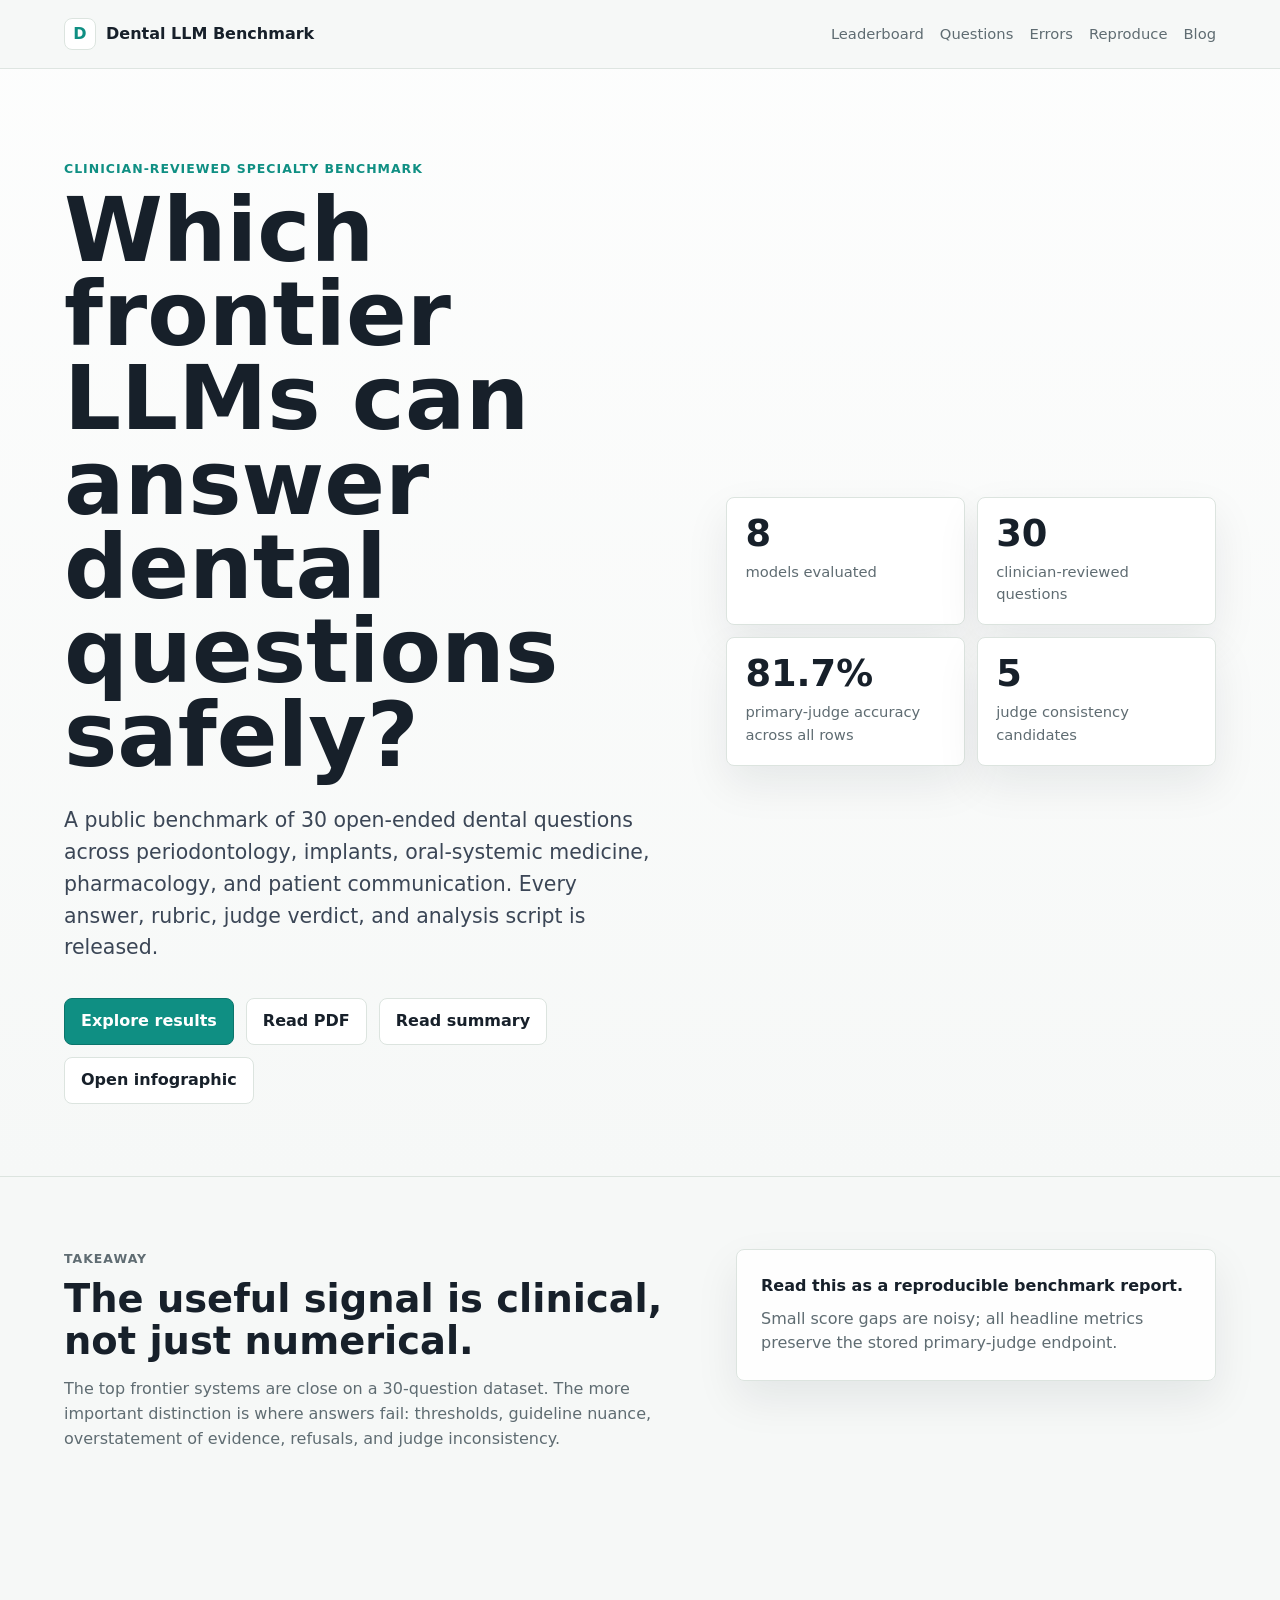
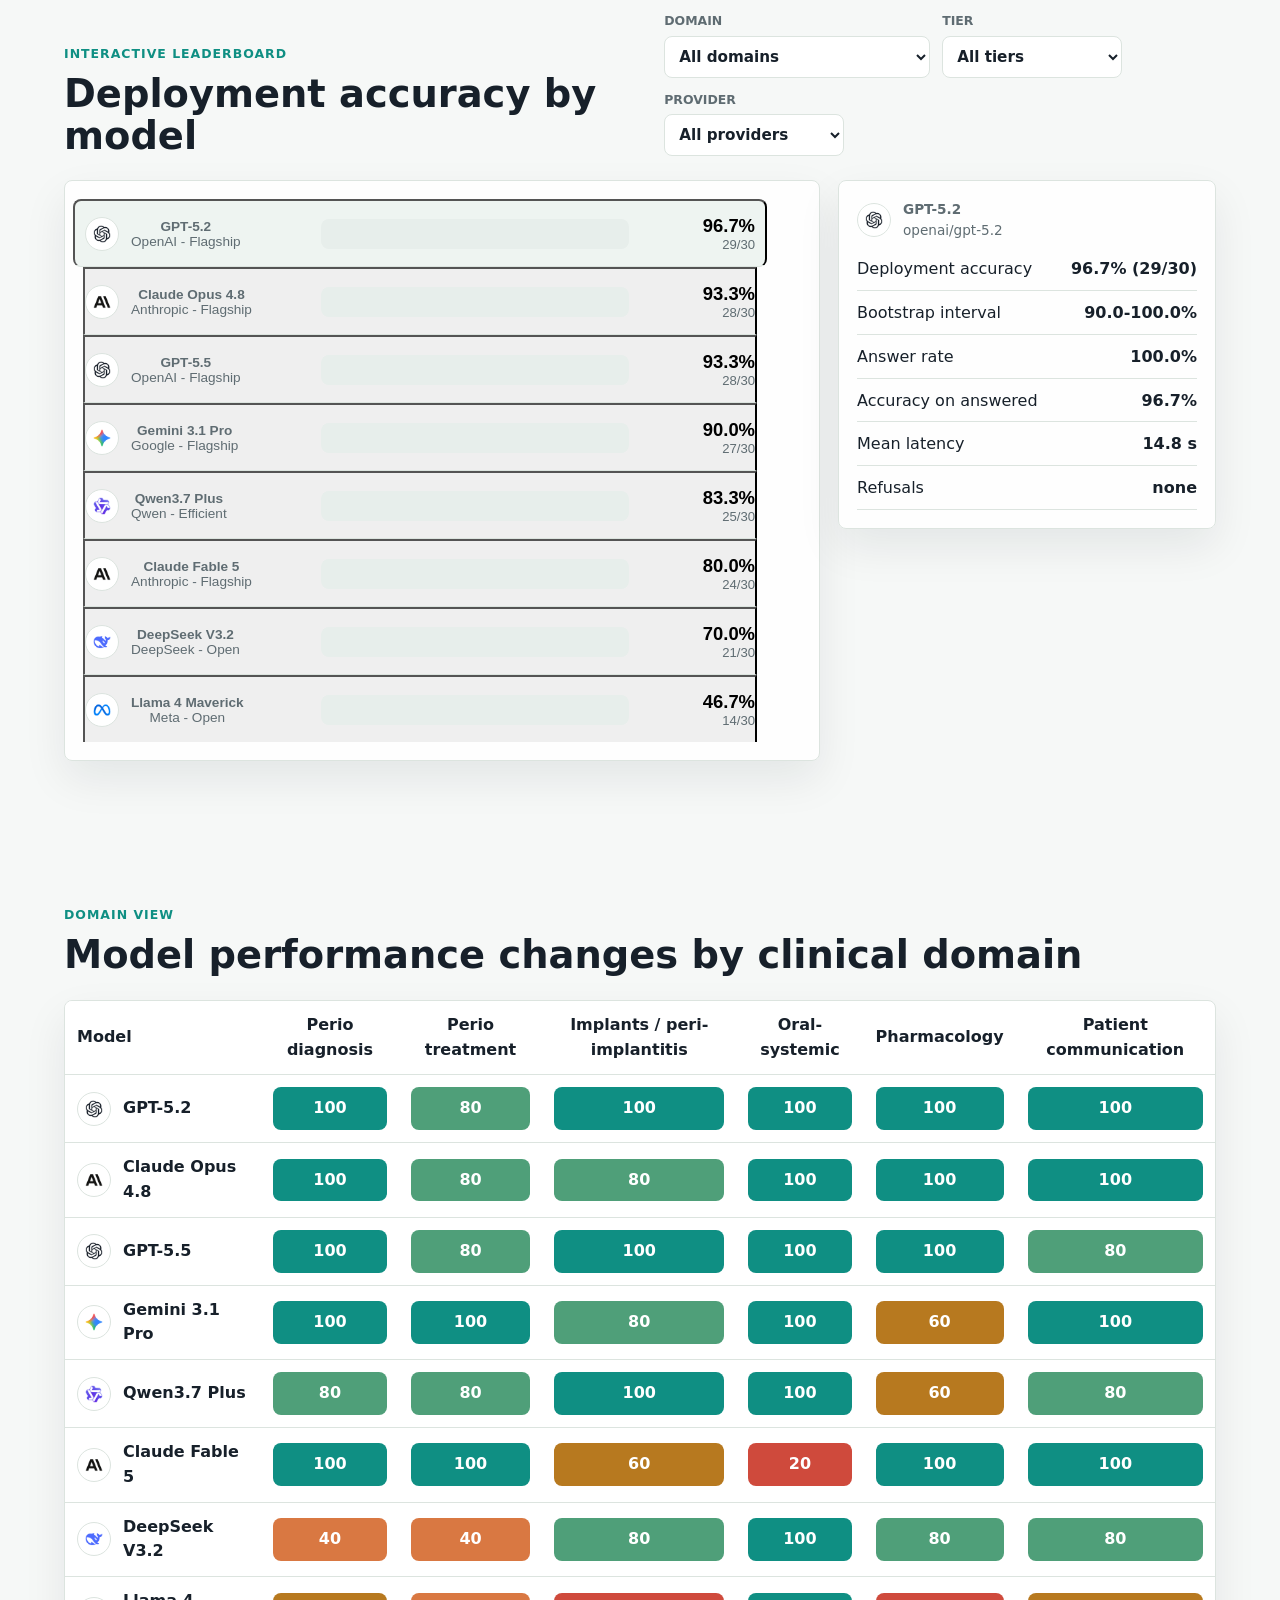
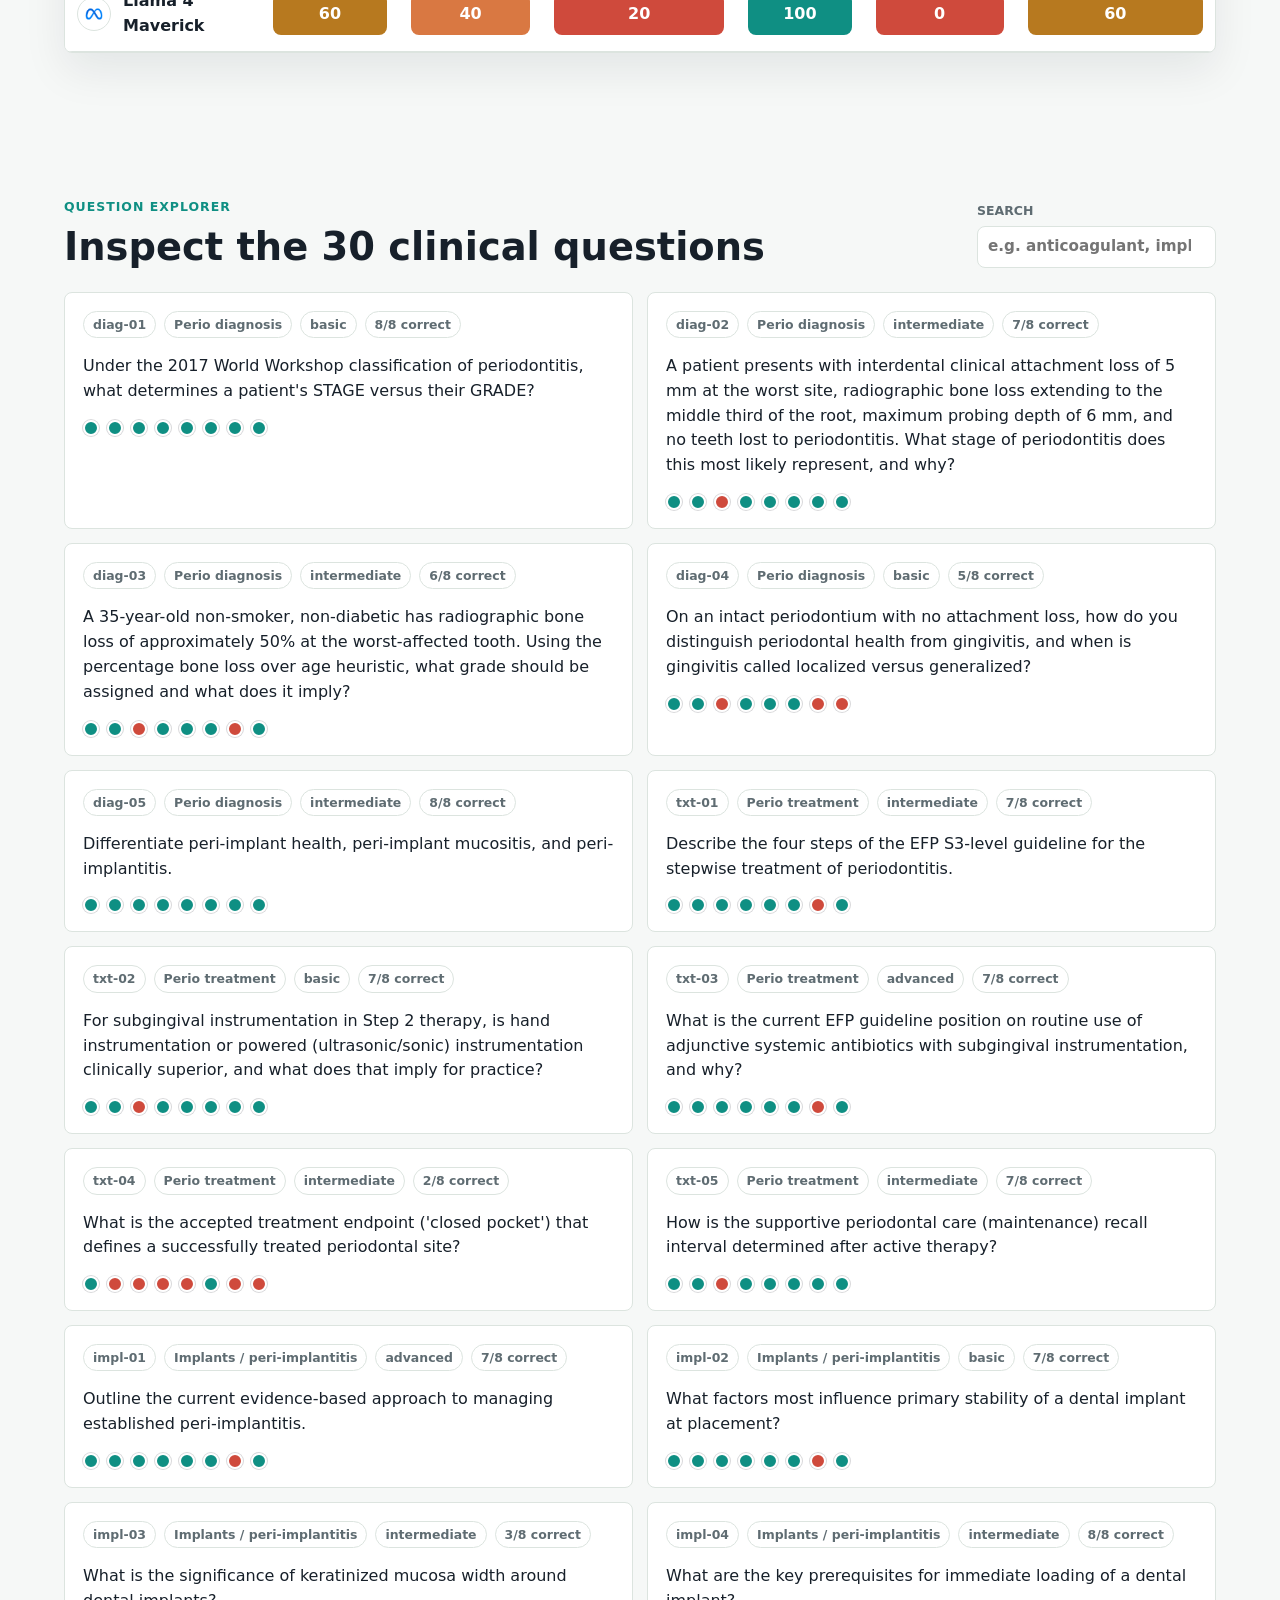
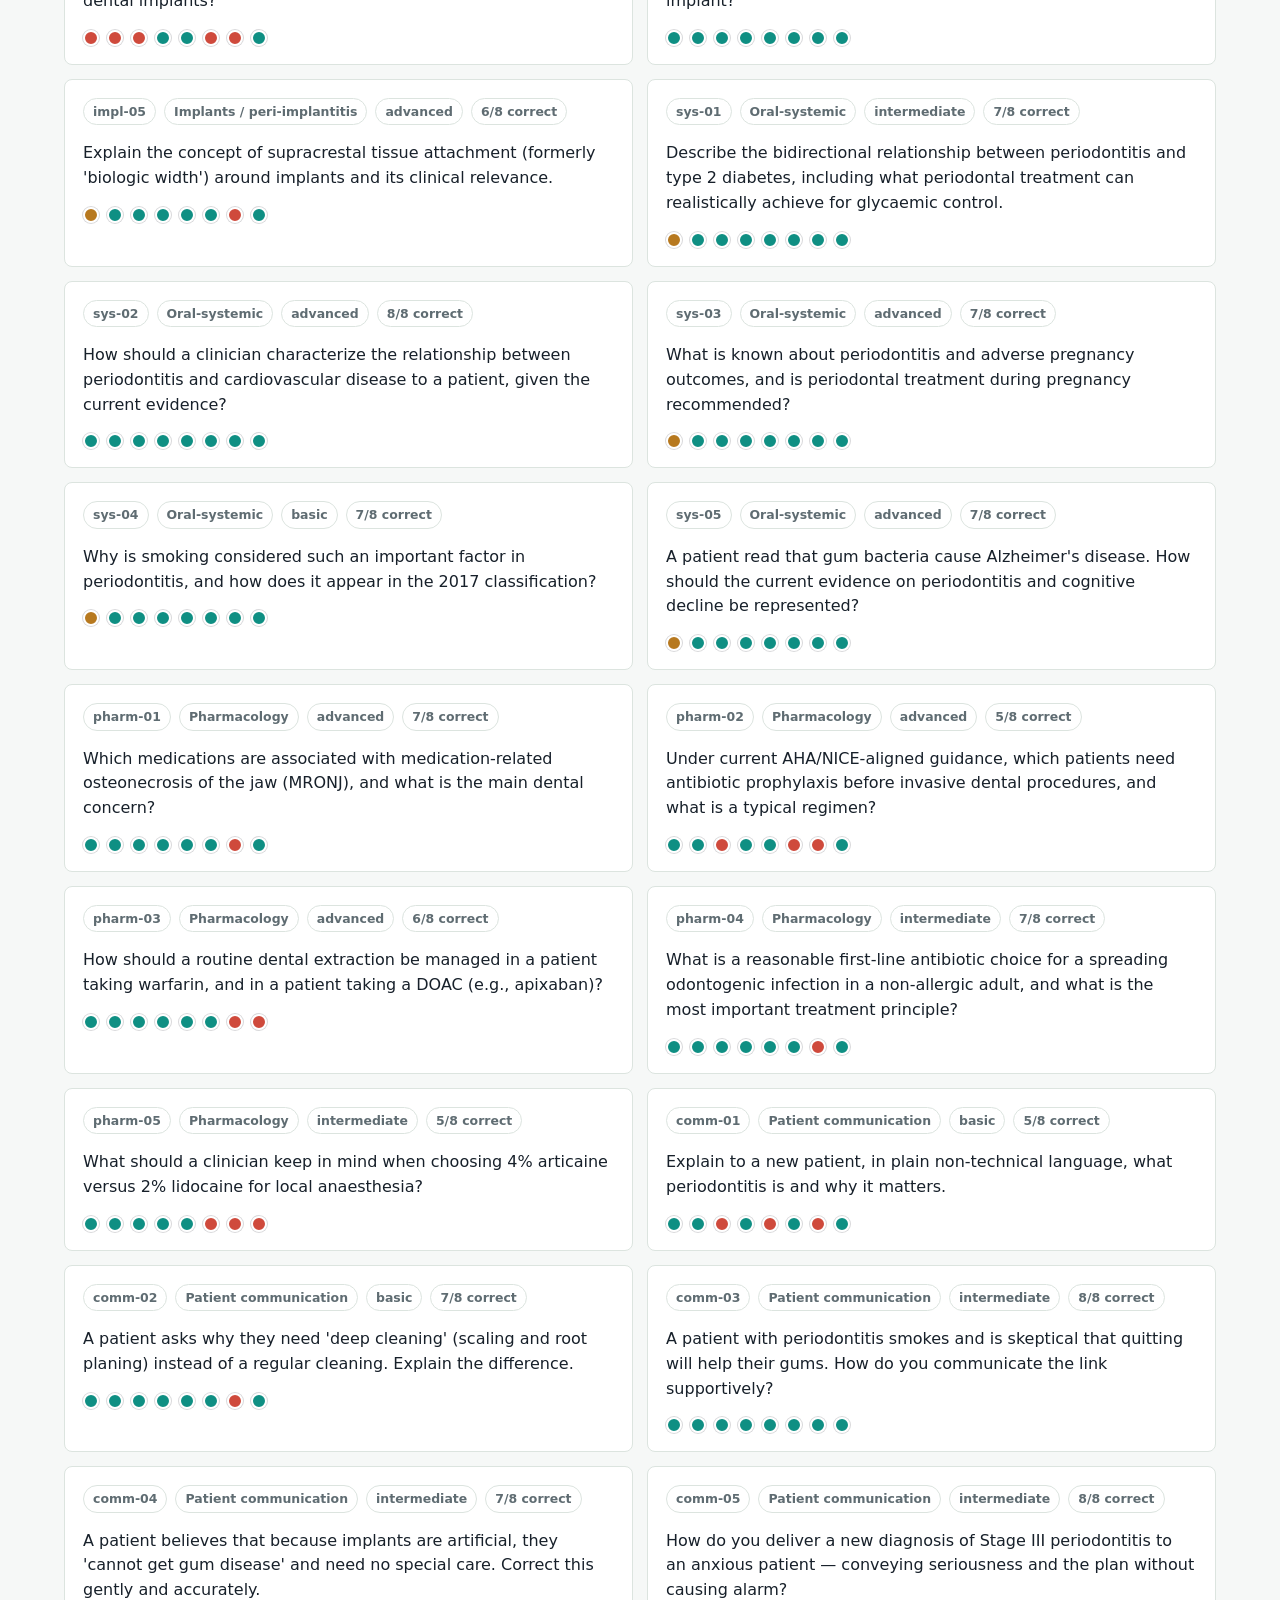
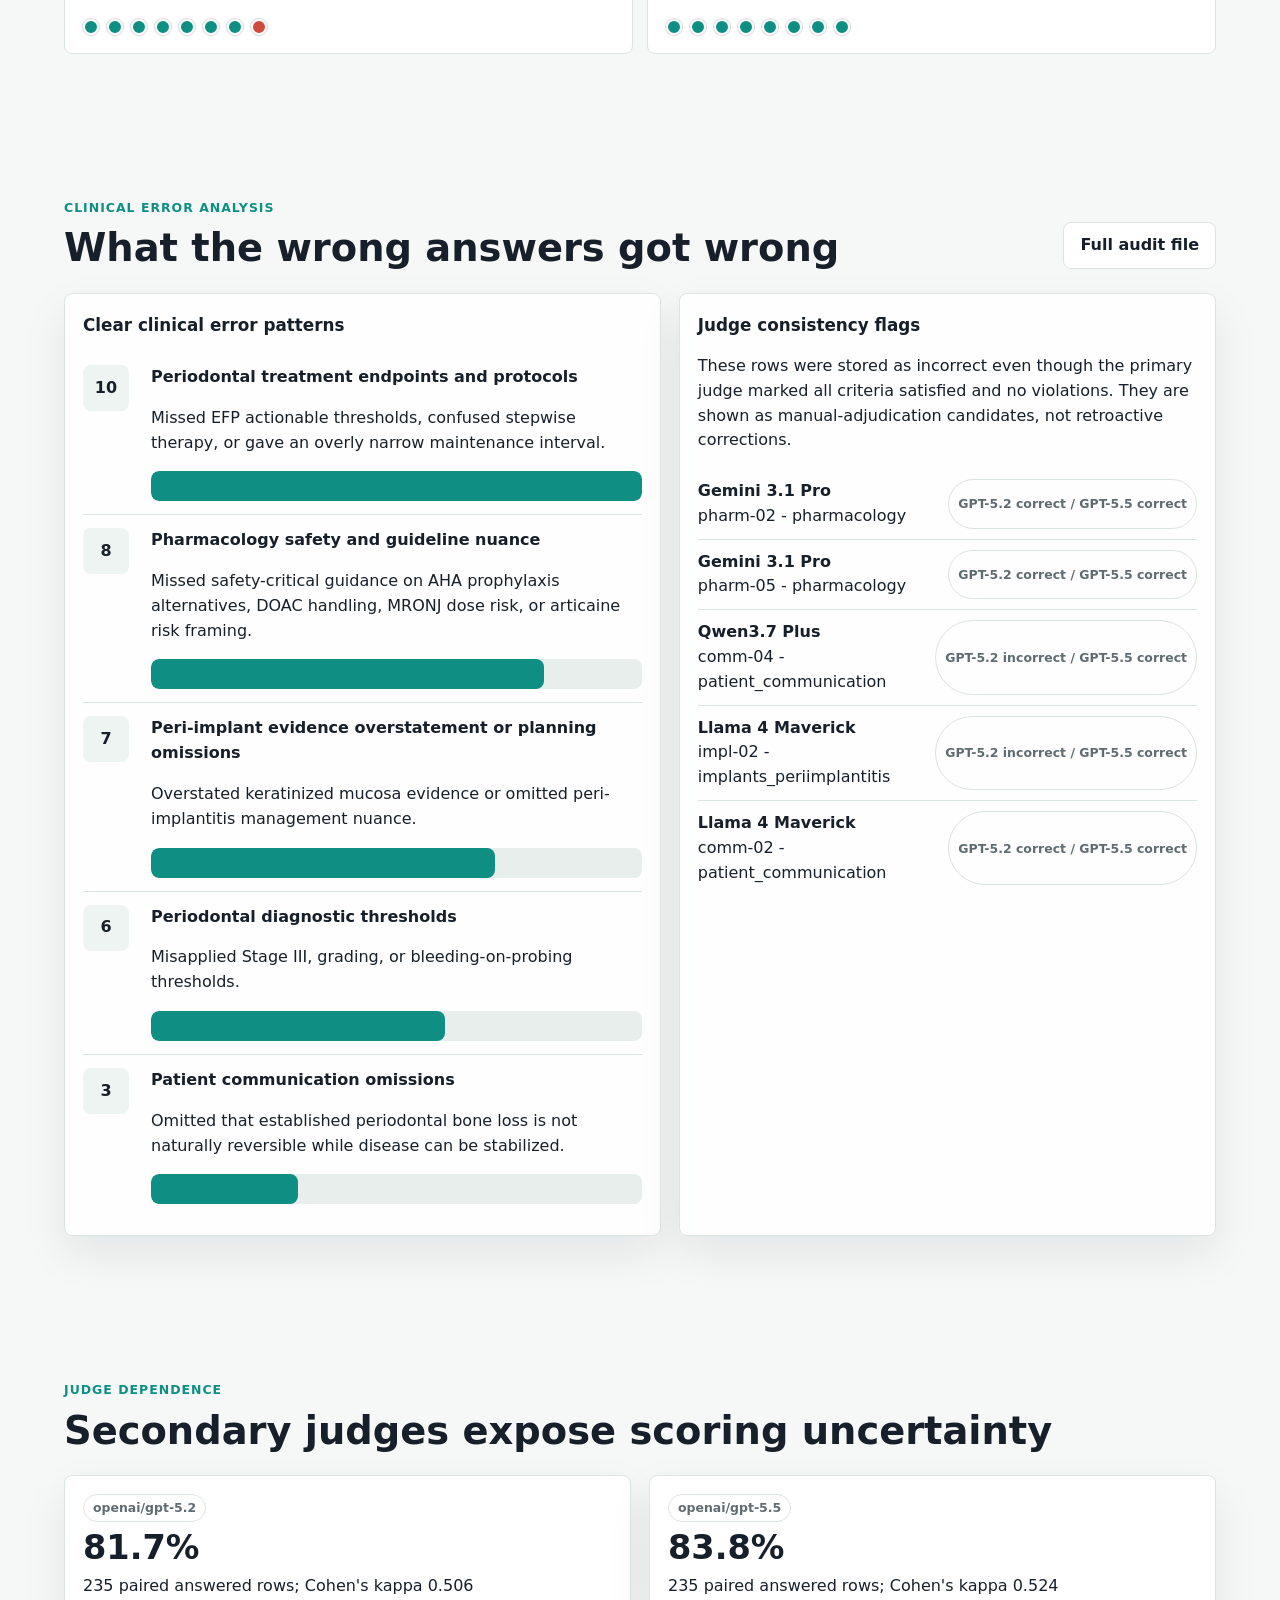
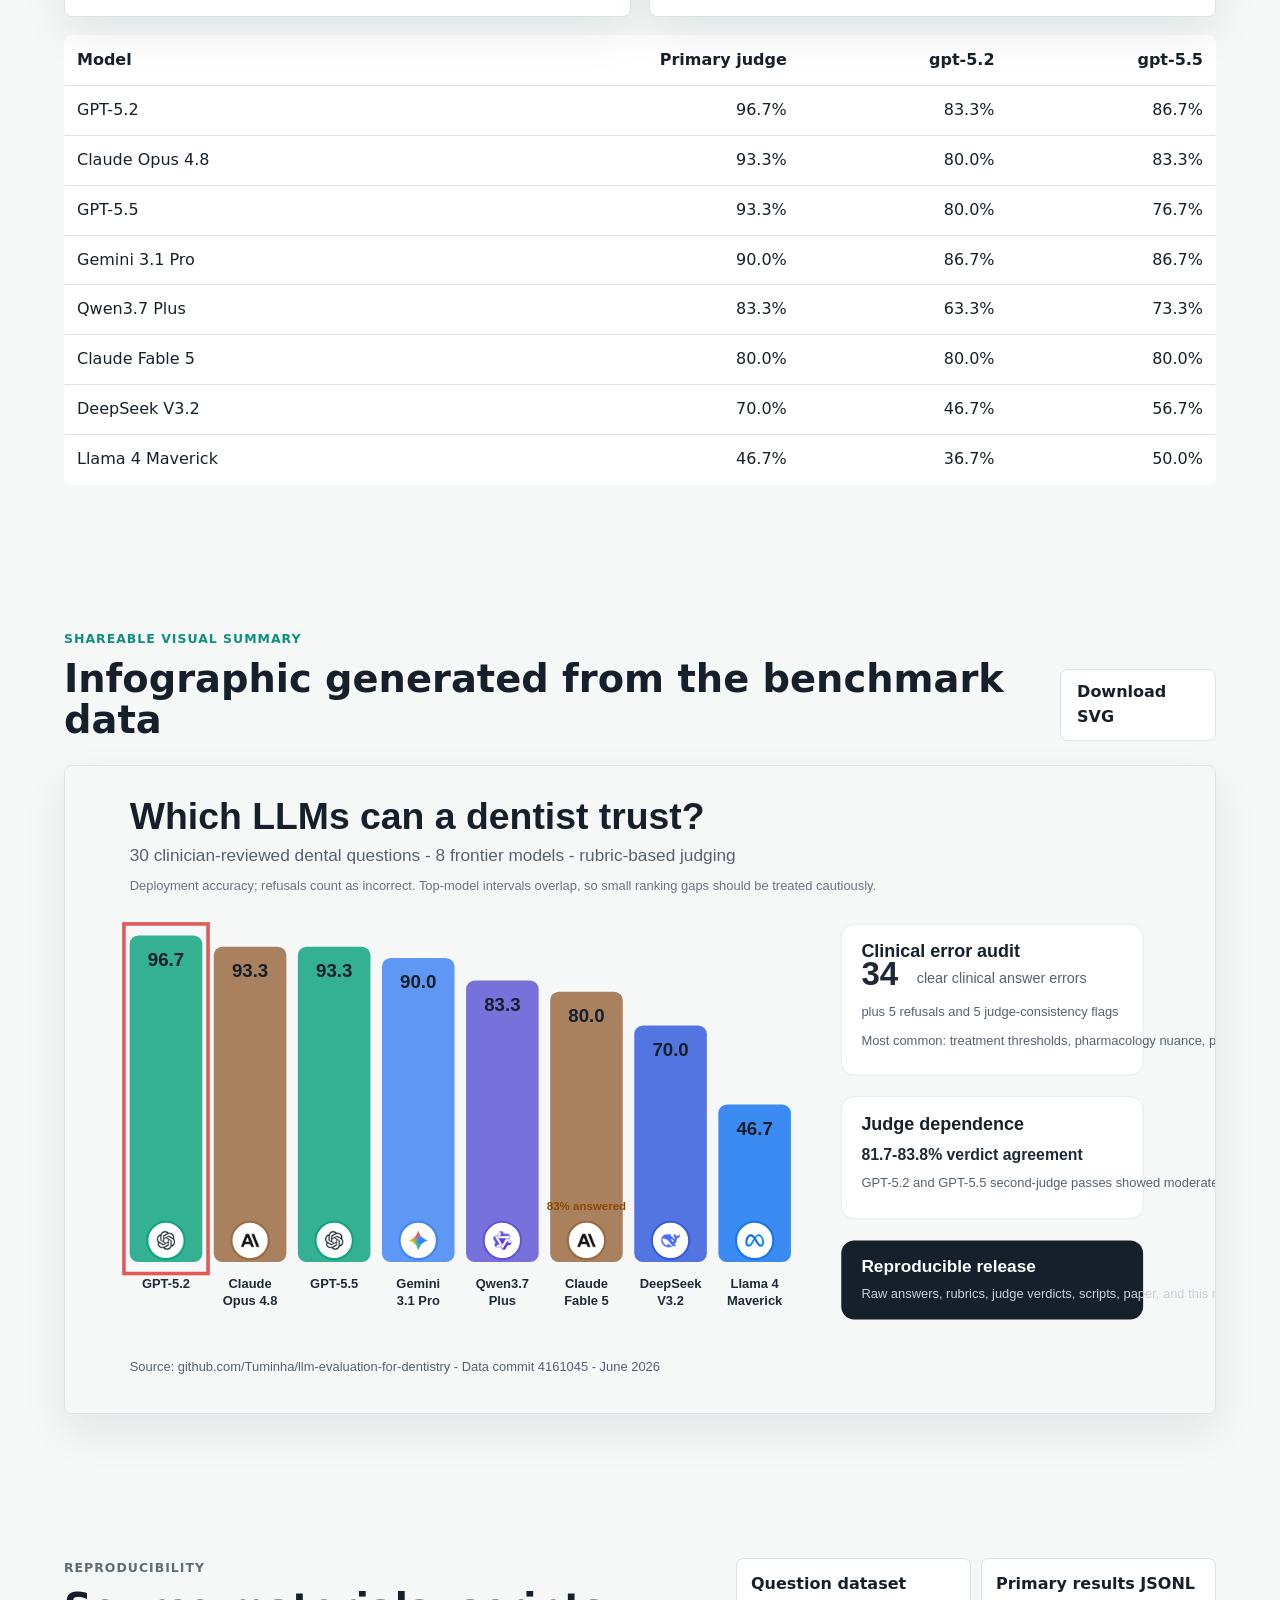
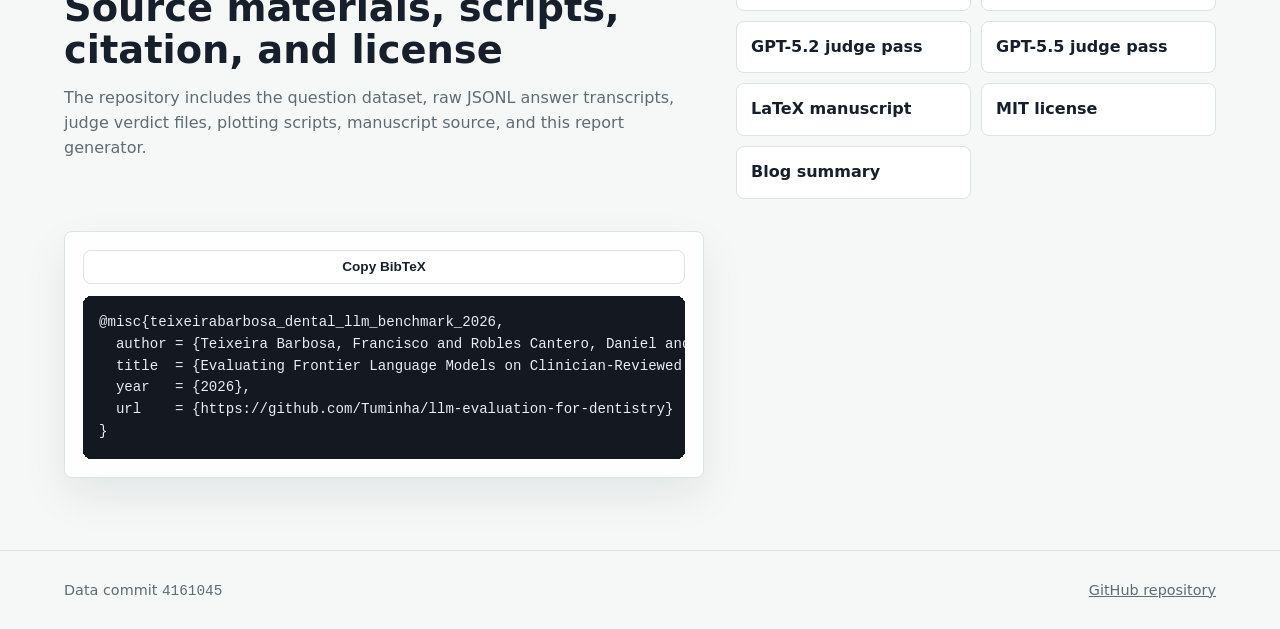
==== docs/index.html @ b403d535 "Add interactive benchmark report" ====
<!doctype html>
<html lang="en">
<head>
  <meta charset="utf-8">
  <meta name="viewport" content="width=device-width, initial-scale=1">
  <title>Dental LLM Benchmark Interactive Report</title>
  <meta name="description" content="Interactive report for a clinician-reviewed dental LLM benchmark with model results, clinical error analysis, and judge agreement.">
  <link rel="stylesheet" href="styles.css">
</head>
<body>
  <header class="site-header">
    <nav class="topbar" aria-label="Report navigation">
      <a class="brand" href="#top" aria-label="Dental LLM Benchmark home">
        <span class="brand-mark">D</span>
        <span>Dental LLM Benchmark</span>
      </a>
      <div class="nav-links">
        <a href="#leaderboard">Leaderboard</a>
        <a href="#questions">Questions</a>
        <a href="#errors">Errors</a>
        <a href="#reproduce">Reproduce</a>
        <a href="blog.html">Blog</a>
      </div>
    </nav>
    <section id="top" class="hero">
      <div class="hero-copy">
        <p class="eyebrow">Clinician-reviewed specialty benchmark</p>
        <h1>Which frontier LLMs can answer dental questions safely?</h1>
        <p class="lede">
          A public benchmark of 30 open-ended dental questions across periodontology,
          implants, oral-systemic medicine, pharmacology, and patient communication.
          Every answer, rubric, judge verdict, and analysis script is released.
        </p>
        <div class="hero-actions">
          <a class="button primary" href="#leaderboard">Explore results</a>
          <a class="button" href="assets/dental-llm-benchmark.pdf">Read PDF</a>
          <a class="button" href="blog.html">Read summary</a>
          <a class="button" href="assets/visual-summary.svg">Open infographic</a>
        </div>
      </div>
      <div class="hero-panel" aria-label="Benchmark summary metrics">
        <div class="metric-grid" id="metricGrid"></div>
      </div>
    </section>
  </header>

  <main>
    <section class="section intro-grid" aria-labelledby="report-summary-title">
      <div>
        <p class="section-kicker">Takeaway</p>
        <h2 id="report-summary-title">The useful signal is clinical, not just numerical.</h2>
        <p>
          The top frontier systems are close on a 30-question dataset. The more important
          distinction is where answers fail: thresholds, guideline nuance, overstatement of
          evidence, refusals, and judge inconsistency.
        </p>
      </div>
      <div class="callout">
        <strong>Read this as a reproducible benchmark report.</strong>
        <span>Small score gaps are noisy; all headline metrics preserve the stored primary-judge endpoint.</span>
      </div>
    </section>

    <section class="section" id="leaderboard" aria-labelledby="leaderboard-title">
      <div class="section-head">
        <div>
          <p class="section-kicker">Interactive leaderboard</p>
          <h2 id="leaderboard-title">Deployment accuracy by model</h2>
        </div>
        <div class="control-row" aria-label="Leaderboard filters">
          <label>
            Domain
            <select id="domainFilter"></select>
          </label>
          <label>
            Tier
            <select id="tierFilter"></select>
          </label>
          <label>
            Provider
            <select id="providerFilter"></select>
          </label>
        </div>
      </div>
      <div class="leaderboard-layout">
        <div class="leaderboard-card">
          <div id="leaderboardRows" class="leaderboard-rows"></div>
        </div>
        <aside class="detail-card" id="modelDetail" aria-live="polite"></aside>
      </div>
    </section>

    <section class="section" aria-labelledby="domain-title">
      <div class="section-head">
        <div>
          <p class="section-kicker">Domain view</p>
          <h2 id="domain-title">Model performance changes by clinical domain</h2>
        </div>
      </div>
      <div class="matrix-wrap" id="domainMatrix"></div>
    </section>

    <section class="section" id="questions" aria-labelledby="questions-title">
      <div class="section-head">
        <div>
          <p class="section-kicker">Question explorer</p>
          <h2 id="questions-title">Inspect the 30 clinical questions</h2>
        </div>
        <div class="control-row">
          <label>
            Search
            <input id="questionSearch" type="search" placeholder="e.g. anticoagulant, implant, smoking">
          </label>
        </div>
      </div>
      <div class="question-grid" id="questionGrid"></div>
    </section>

    <section class="section" id="errors" aria-labelledby="errors-title">
      <div class="section-head">
        <div>
          <p class="section-kicker">Clinical error analysis</p>
          <h2 id="errors-title">What the wrong answers got wrong</h2>
        </div>
        <a class="button" href="https://github.com/Tuminha/llm-evaluation-for-dentistry/blob/main/results/clinical_error_analysis.md">Full audit file</a>
      </div>
      <div class="error-layout">
        <div class="error-card">
          <h3>Clear clinical error patterns</h3>
          <div id="errorCategories"></div>
        </div>
        <div class="error-card">
          <h3>Judge consistency flags</h3>
          <p>
            These rows were stored as incorrect even though the primary judge marked all criteria
            satisfied and no violations. They are shown as manual-adjudication candidates, not
            retroactive corrections.
          </p>
          <div id="judgeFlags"></div>
        </div>
      </div>
    </section>

    <section class="section" id="judges" aria-labelledby="judges-title">
      <div class="section-head">
        <div>
          <p class="section-kicker">Judge dependence</p>
          <h2 id="judges-title">Secondary judges expose scoring uncertainty</h2>
        </div>
      </div>
      <div class="judge-grid" id="judgeCards"></div>
      <div class="judge-table-wrap" id="judgeTable"></div>
    </section>

    <section class="section" id="infographic" aria-labelledby="infographic-title">
      <div class="section-head">
        <div>
          <p class="section-kicker">Shareable visual summary</p>
          <h2 id="infographic-title">Infographic generated from the benchmark data</h2>
        </div>
        <a class="button" href="assets/visual-summary.svg">Download SVG</a>
      </div>
      <img class="infographic" src="assets/visual-summary.svg" alt="Visual summary of the dental LLM benchmark results and clinical error audit.">
    </section>

    <section class="section reproduce" id="reproduce" aria-labelledby="reproduce-title">
      <div>
        <p class="section-kicker">Reproducibility</p>
        <h2 id="reproduce-title">Source materials, scripts, citation, and license</h2>
        <p>
          The repository includes the question dataset, raw JSONL answer transcripts, judge
          verdict files, plotting scripts, manuscript source, and this report generator.
        </p>
      </div>
      <div class="resource-grid">
        <a href="https://github.com/Tuminha/llm-evaluation-for-dentistry/blob/main/data/dental_qa.json">Question dataset</a>
        <a href="https://github.com/Tuminha/llm-evaluation-for-dentistry/blob/main/results/results.jsonl">Primary results JSONL</a>
        <a href="https://github.com/Tuminha/llm-evaluation-for-dentistry/blob/main/results/results_judge2.jsonl">GPT-5.2 judge pass</a>
        <a href="https://github.com/Tuminha/llm-evaluation-for-dentistry/blob/main/results/results_judge_gpt55.jsonl">GPT-5.5 judge pass</a>
        <a href="https://github.com/Tuminha/llm-evaluation-for-dentistry/blob/main/paper/main.tex">LaTeX manuscript</a>
        <a href="https://github.com/Tuminha/llm-evaluation-for-dentistry/blob/main/LICENSE">MIT license</a>
        <a href="blog.html">Blog summary</a>
      </div>
      <div class="citation-box">
        <button id="copyCitation" class="button small" type="button">Copy BibTeX</button>
        <pre id="citationText">@misc{teixeirabarbosa_dental_llm_benchmark_2026,
  author = {Teixeira Barbosa, Francisco and Robles Cantero, Daniel and Brizuela Velasco, Aritza},
  title  = {Evaluating Frontier Language Models on Clinician-Reviewed Dental Questions: A Reproducible Benchmark},
  year   = {2026},
  url    = {https://github.com/Tuminha/llm-evaluation-for-dentistry}
}</pre>
      </div>
    </section>
  </main>

  <footer class="site-footer">
    <span>Data commit <code id="dataCommit"></code></span>
    <a href="https://github.com/Tuminha/llm-evaluation-for-dentistry">GitHub repository</a>
  </footer>

  <script src="report-data.js?v=20260611b"></script>
  <script src="app.js?v=20260611b"></script>
</body>
</html>
---- docs/styles.css ----
:root {
  --bg: #f6f8f7;
  --panel: #ffffff;
  --ink: #17202a;
  --muted: #5f6c72;
  --line: #dce4df;
  --soft: #eef4f1;
  --teal: #0f8f83;
  --red: #cf4a3c;
  --amber: #b7791f;
  --green: #0f8f83;
  --blue: #315fba;
  --shadow: 0 18px 44px rgba(15, 30, 35, 0.08);
}

* {
  box-sizing: border-box;
}

html {
  scroll-behavior: smooth;
}

body {
  margin: 0;
  background: var(--bg);
  color: var(--ink);
  font: 16px/1.55 Inter, ui-sans-serif, system-ui, -apple-system, BlinkMacSystemFont, "Segoe UI", sans-serif;
}

a {
  color: inherit;
}

.site-header {
  min-height: 92vh;
  border-bottom: 1px solid var(--line);
  background:
    linear-gradient(180deg, rgba(255, 255, 255, 0.78), rgba(246, 248, 247, 0.96)),
    var(--bg);
}

.topbar {
  position: sticky;
  top: 0;
  z-index: 20;
  display: flex;
  align-items: center;
  justify-content: space-between;
  gap: 24px;
  padding: 18px clamp(20px, 5vw, 72px);
  background: rgba(246, 248, 247, 0.92);
  border-bottom: 1px solid rgba(220, 228, 223, 0.9);
  backdrop-filter: blur(12px);
}

.brand {
  display: inline-flex;
  align-items: center;
  gap: 10px;
  color: var(--ink);
  font-weight: 800;
  text-decoration: none;
}

.brand-mark {
  display: grid;
  width: 32px;
  height: 32px;
  place-items: center;
  border: 1px solid var(--line);
  background: var(--panel);
  border-radius: 8px;
  color: var(--teal);
}

.nav-links {
  display: flex;
  flex-wrap: wrap;
  gap: 16px;
  color: var(--muted);
  font-size: 0.92rem;
}

.nav-links a {
  text-decoration: none;
}

.hero {
  display: grid;
  grid-template-columns: minmax(0, 1.1fr) minmax(340px, 0.9fr);
  align-items: center;
  gap: clamp(28px, 5vw, 70px);
  max-width: 1320px;
  margin: 0 auto;
  padding: clamp(48px, 7vw, 110px) clamp(20px, 5vw, 72px) 72px;
}

.eyebrow,
.section-kicker {
  margin: 0 0 10px;
  color: var(--teal);
  font-size: 0.78rem;
  font-weight: 900;
  letter-spacing: 0.08em;
  text-transform: uppercase;
}

h1 {
  max-width: 820px;
  margin: 0;
  font-size: clamp(2.7rem, 7vw, 6.2rem);
  line-height: 0.94;
  letter-spacing: 0;
}

h2 {
  margin: 0;
  font-size: clamp(1.7rem, 3vw, 2.7rem);
  line-height: 1.08;
}

h3 {
  margin: 0 0 14px;
  font-size: 1.05rem;
}

.lede {
  max-width: 780px;
  margin: 28px 0 0;
  color: #3b4656;
  font-size: clamp(1.02rem, 1.7vw, 1.28rem);
}

.hero-actions,
.control-row {
  display: flex;
  flex-wrap: wrap;
  gap: 12px;
  align-items: end;
}

.hero-actions {
  margin-top: 34px;
}

.button {
  display: inline-flex;
  min-height: 42px;
  align-items: center;
  justify-content: center;
  padding: 10px 16px;
  border: 1px solid var(--line);
  border-radius: 8px;
  background: var(--panel);
  color: var(--ink);
  font-weight: 800;
  text-decoration: none;
  cursor: pointer;
}

.button.primary {
  border-color: #0b756c;
  background: var(--teal);
  color: #fff;
}

.button.small {
  min-height: 34px;
  padding: 7px 12px;
  font-size: 0.85rem;
}

.leaderboard-card,
.detail-card,
.error-card,
.citation-box,
.callout {
  background: rgba(255, 255, 255, 0.86);
  border: 1px solid var(--line);
  border-radius: 8px;
  box-shadow: var(--shadow);
}

.hero-panel {
  padding: 0;
}

.metric-grid {
  display: grid;
  grid-template-columns: repeat(2, minmax(0, 1fr));
  gap: 12px;
}

.metric {
  min-height: 118px;
  padding: 18px;
  border: 1px solid var(--line);
  border-radius: 8px;
  background: var(--panel);
  box-shadow: var(--shadow);
}

.metric strong {
  display: block;
  font-size: 2.3rem;
  line-height: 1;
}

.metric span {
  display: block;
  margin-top: 8px;
  color: var(--muted);
  font-size: 0.92rem;
}

.section {
  max-width: 1320px;
  margin: 0 auto;
  padding: 72px clamp(20px, 5vw, 72px);
}

.article {
  max-width: 900px;
  margin: 0 auto;
  padding: 72px clamp(20px, 5vw, 72px);
}

.article h1 {
  max-width: 880px;
  font-size: clamp(2.4rem, 5vw, 4.7rem);
  line-height: 0.98;
}

.article section {
  margin-top: 56px;
}

.article p {
  color: #344254;
  font-size: 1.05rem;
}

.intro-grid,
.reproduce {
  display: grid;
  grid-template-columns: minmax(0, 1fr) minmax(320px, 0.75fr);
  gap: 32px;
  align-items: start;
}

.intro-grid p,
.reproduce p {
  color: var(--muted);
}

.callout {
  padding: 24px;
}

.callout strong,
.callout span {
  display: block;
}

.callout span {
  margin-top: 8px;
  color: var(--muted);
}

.section-head {
  display: flex;
  align-items: end;
  justify-content: space-between;
  gap: 24px;
  margin-bottom: 24px;
}

label {
  display: grid;
  gap: 5px;
  color: var(--muted);
  font-size: 0.78rem;
  font-weight: 800;
  text-transform: uppercase;
}

select,
input {
  min-height: 42px;
  min-width: 180px;
  border: 1px solid var(--line);
  border-radius: 8px;
  background: var(--panel);
  color: var(--ink);
  font: inherit;
  font-size: 0.95rem;
  text-transform: none;
  padding: 8px 10px;
}

.leaderboard-layout {
  display: grid;
  grid-template-columns: minmax(0, 1.6fr) minmax(320px, 0.8fr);
  gap: 18px;
  align-items: start;
}

.leaderboard-card,
.detail-card,
.error-card,
.citation-box {
  padding: 18px;
}

.leader-row {
  display: grid;
  grid-template-columns: minmax(220px, 1fr) minmax(180px, 1.4fr) 110px;
  gap: 16px;
  align-items: center;
  padding: 14px 0;
  border-bottom: 1px solid var(--line);
  cursor: pointer;
}

.leader-row:last-child {
  border-bottom: 0;
}

.leader-row.is-active {
  background: var(--soft);
  margin: 0 -10px;
  padding: 14px 10px;
  border-radius: 8px;
}

.model-name {
  display: flex;
  gap: 12px;
  align-items: center;
  min-width: 0;
}

.logo {
  width: 34px;
  height: 34px;
  object-fit: contain;
  border: 1px solid var(--line);
  border-radius: 50%;
  background: #fff;
  padding: 5px;
  flex: 0 0 auto;
}

.model-name strong,
.model-name span {
  display: block;
}

.model-name span {
  color: var(--muted);
  font-size: 0.85rem;
}

.bar-track {
  position: relative;
  height: 30px;
  overflow: hidden;
  border-radius: 8px;
  background: #e7eeeb;
}

.bar-fill {
  height: 100%;
  border-radius: 8px;
}

.score {
  font-variant-numeric: tabular-nums;
  text-align: right;
}

.score strong {
  display: block;
  font-size: 1.15rem;
}

.score span {
  color: var(--muted);
  font-size: 0.82rem;
}

.detail-card {
  position: sticky;
  top: 90px;
}

.detail-list {
  display: grid;
  gap: 10px;
  margin-top: 16px;
}

.detail-list div {
  display: flex;
  justify-content: space-between;
  gap: 12px;
  padding-bottom: 8px;
  border-bottom: 1px solid var(--line);
}

.matrix-wrap {
  overflow-x: auto;
  border: 1px solid var(--line);
  border-radius: 8px;
  background: var(--panel);
  box-shadow: var(--shadow);
}

.matrix {
  width: 100%;
  min-width: 860px;
  border-collapse: collapse;
}

.matrix th,
.matrix td {
  padding: 12px;
  border-bottom: 1px solid var(--line);
  text-align: center;
}

.matrix th:first-child,
.matrix td:first-child {
  text-align: left;
  position: sticky;
  left: 0;
  background: var(--panel);
  z-index: 1;
}

.heat {
  border-radius: 8px;
  color: #fff;
  font-weight: 900;
}

.question-grid {
  display: grid;
  grid-template-columns: repeat(2, minmax(0, 1fr));
  gap: 14px;
}

.question-card {
  padding: 18px;
  border: 1px solid var(--line);
  border-radius: 8px;
  background: var(--panel);
}

.chips {
  display: flex;
  flex-wrap: wrap;
  gap: 8px;
  margin-bottom: 10px;
}

.chip {
  display: inline-flex;
  align-items: center;
  min-height: 26px;
  padding: 3px 9px;
  border: 1px solid var(--line);
  border-radius: 999px;
  color: var(--muted);
  font-size: 0.78rem;
  font-weight: 800;
}

.outcome-dots {
  display: flex;
  flex-wrap: wrap;
  gap: 8px;
  margin-top: 14px;
}

.dot {
  width: 16px;
  height: 16px;
  border-radius: 50%;
  border: 2px solid #fff;
  box-shadow: 0 0 0 1px rgba(20, 24, 33, 0.16);
}

.dot.correct {
  background: var(--green);
}

.dot.wrong {
  background: var(--red);
}

.dot.refusal {
  background: var(--amber);
}

.error-layout {
  display: grid;
  grid-template-columns: minmax(0, 1fr) minmax(320px, 0.9fr);
  gap: 18px;
}

.error-item {
  display: grid;
  grid-template-columns: 56px 1fr;
  gap: 12px;
  padding: 13px 0;
  border-bottom: 1px solid var(--line);
}

.error-item:last-child {
  border-bottom: 0;
}

.error-count {
  display: grid;
  width: 46px;
  height: 46px;
  place-items: center;
  border-radius: 8px;
  background: var(--soft);
  color: var(--ink);
  font-weight: 900;
}

.flag-row {
  display: grid;
  grid-template-columns: 1fr auto;
  gap: 10px;
  padding: 10px 0;
  border-bottom: 1px solid var(--line);
}

.flag-row:last-child {
  border-bottom: 0;
}

.judge-grid {
  display: grid;
  grid-template-columns: repeat(2, minmax(0, 1fr));
  gap: 18px;
}

.judge-card {
  padding: 18px;
  border: 1px solid var(--line);
  border-radius: 8px;
  background: var(--panel);
  box-shadow: var(--shadow);
}

.judge-card strong {
  display: block;
  font-size: 2.1rem;
}

.judge-table-wrap {
  margin-top: 18px;
  overflow-x: auto;
}

.judge-table {
  width: 100%;
  border-collapse: collapse;
  background: var(--panel);
  border: 1px solid var(--line);
  border-radius: 8px;
  overflow: hidden;
}

.judge-table th,
.judge-table td {
  padding: 12px;
  border-bottom: 1px solid var(--line);
  text-align: right;
}

.judge-table th:first-child,
.judge-table td:first-child {
  text-align: left;
}

.infographic {
  display: block;
  width: 100%;
  height: auto;
  border: 1px solid var(--line);
  border-radius: 8px;
  background: var(--panel);
  box-shadow: var(--shadow);
}

.resource-grid {
  display: grid;
  grid-template-columns: repeat(2, minmax(0, 1fr));
  gap: 10px;
}

.resource-grid a {
  padding: 13px 14px;
  border: 1px solid var(--line);
  border-radius: 8px;
  background: var(--panel);
  font-weight: 800;
  text-decoration: none;
}

.citation-box {
  display: grid;
  gap: 12px;
}

pre {
  overflow-x: auto;
  margin: 0;
  padding: 16px;
  border-radius: 8px;
  background: #141821;
  color: #e6edf3;
  font-size: 0.88rem;
}

.site-footer {
  display: flex;
  justify-content: space-between;
  gap: 18px;
  padding: 28px clamp(20px, 5vw, 72px);
  border-top: 1px solid var(--line);
  color: var(--muted);
  font-size: 0.9rem;
}

@media (max-width: 980px) {
  .hero,
  .intro-grid,
  .leaderboard-layout,
  .error-layout,
  .reproduce {
    grid-template-columns: 1fr;
  }

  .detail-card {
    position: static;
  }

  .question-grid,
  .judge-grid,
  .metric-grid,
  .resource-grid {
    grid-template-columns: 1fr;
  }

  .section-head {
    align-items: stretch;
    flex-direction: column;
  }

  .leader-row {
    grid-template-columns: 1fr;
  }

  .score {
    text-align: left;
  }

  .nav-links {
    display: none;
  }
}

@media (prefers-reduced-motion: reduce) {
  html {
    scroll-behavior: auto;
  }
}
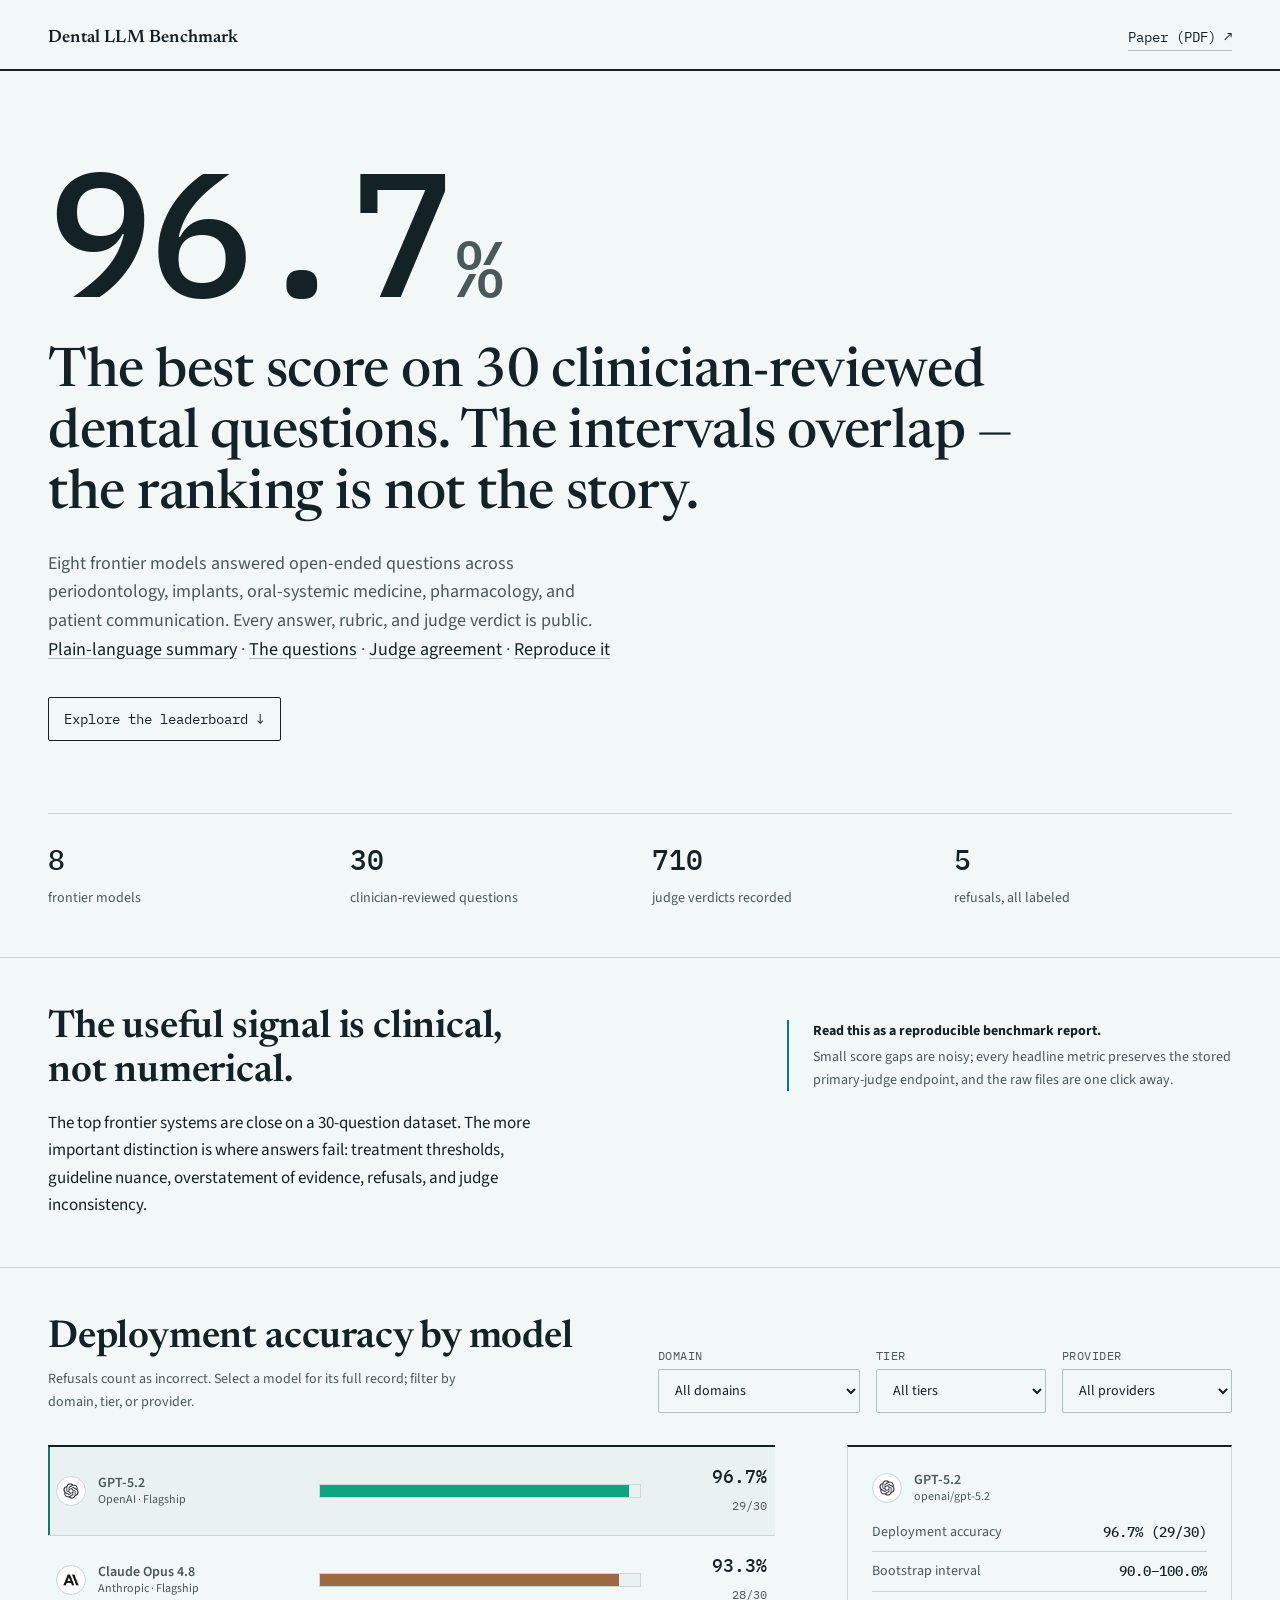
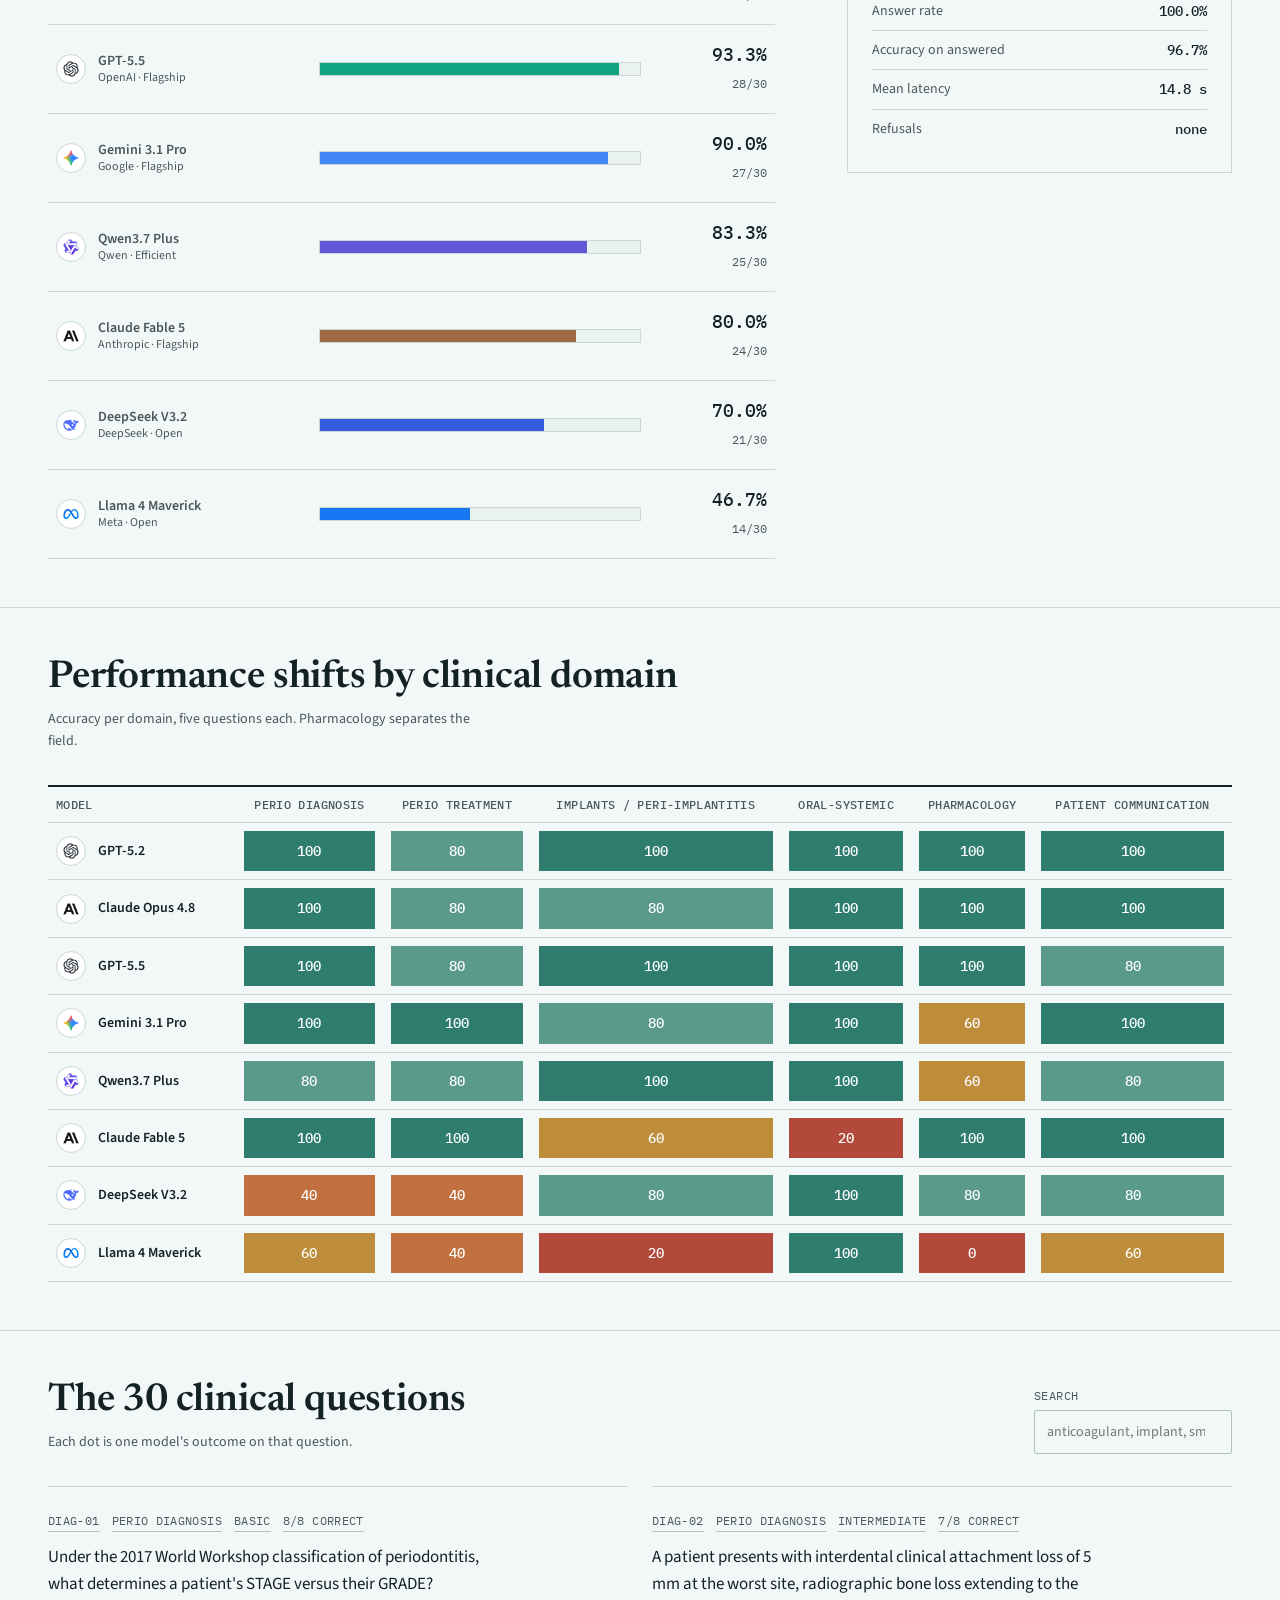
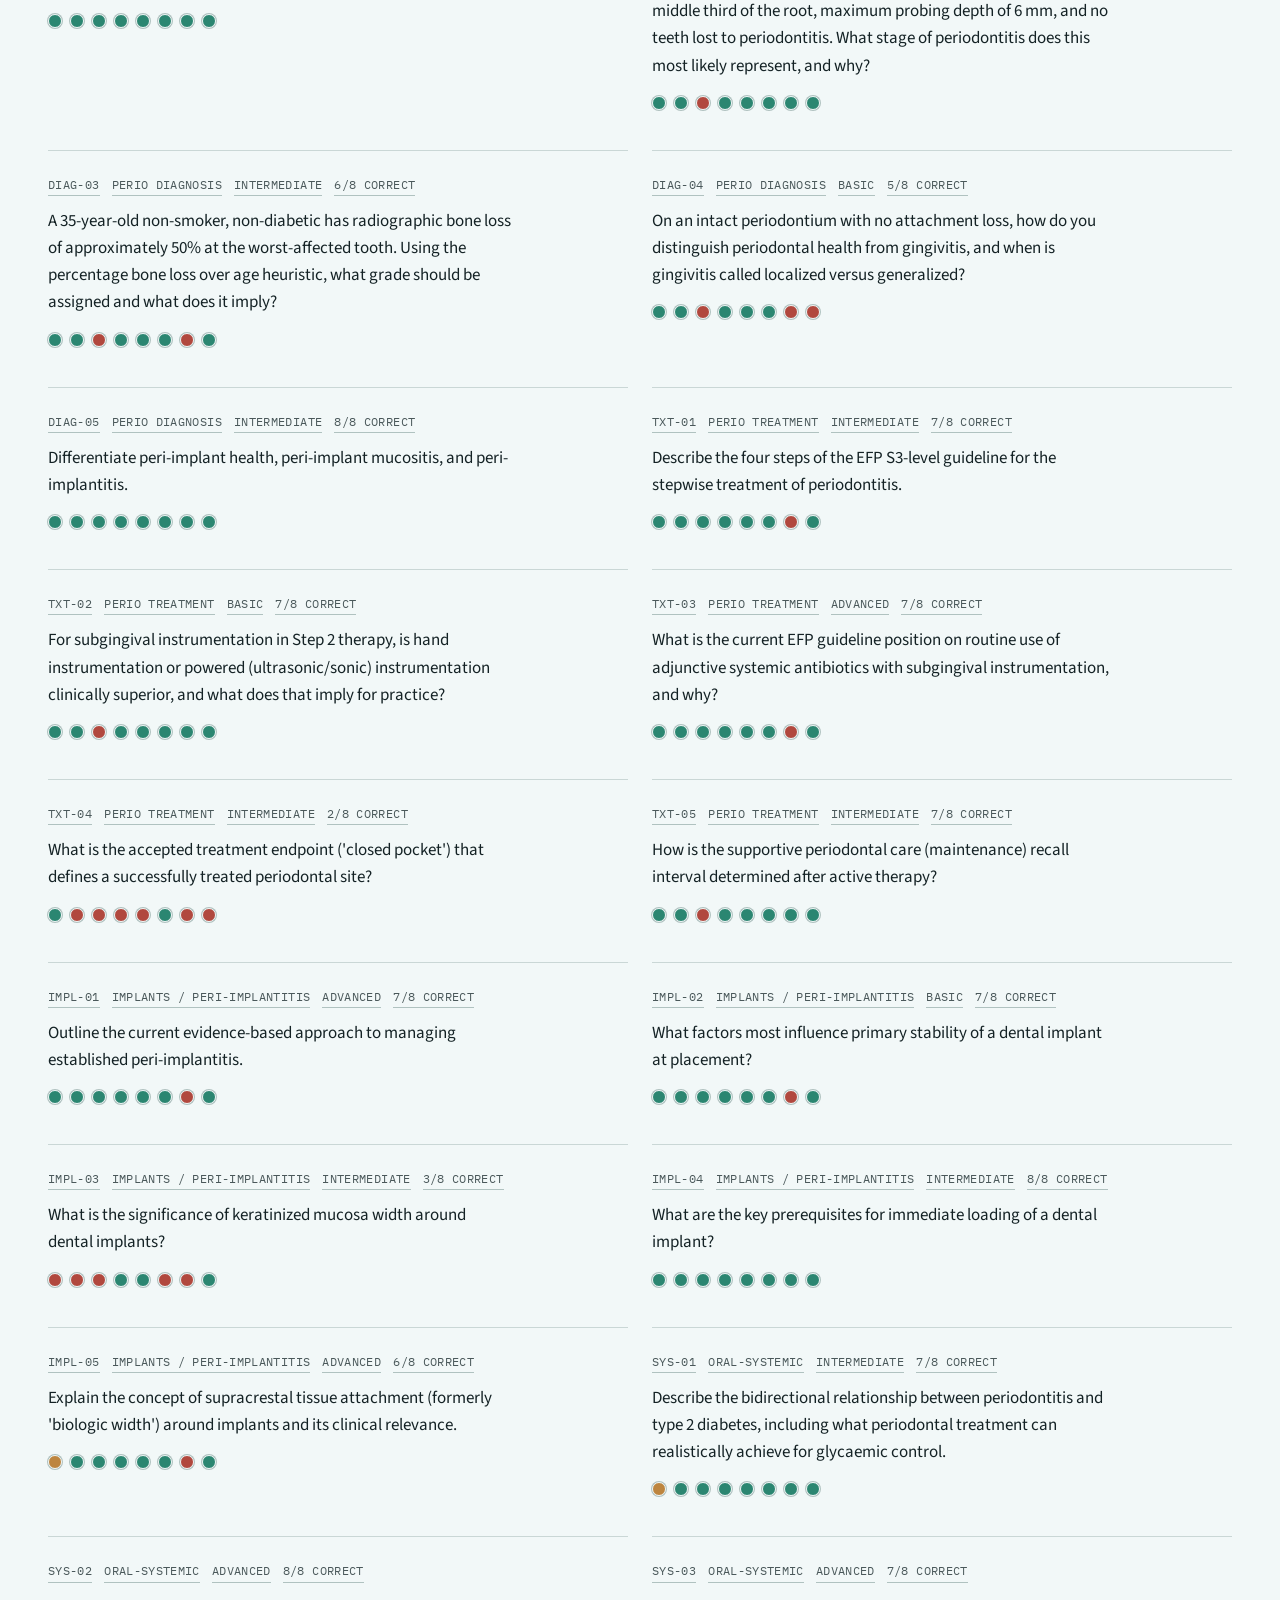
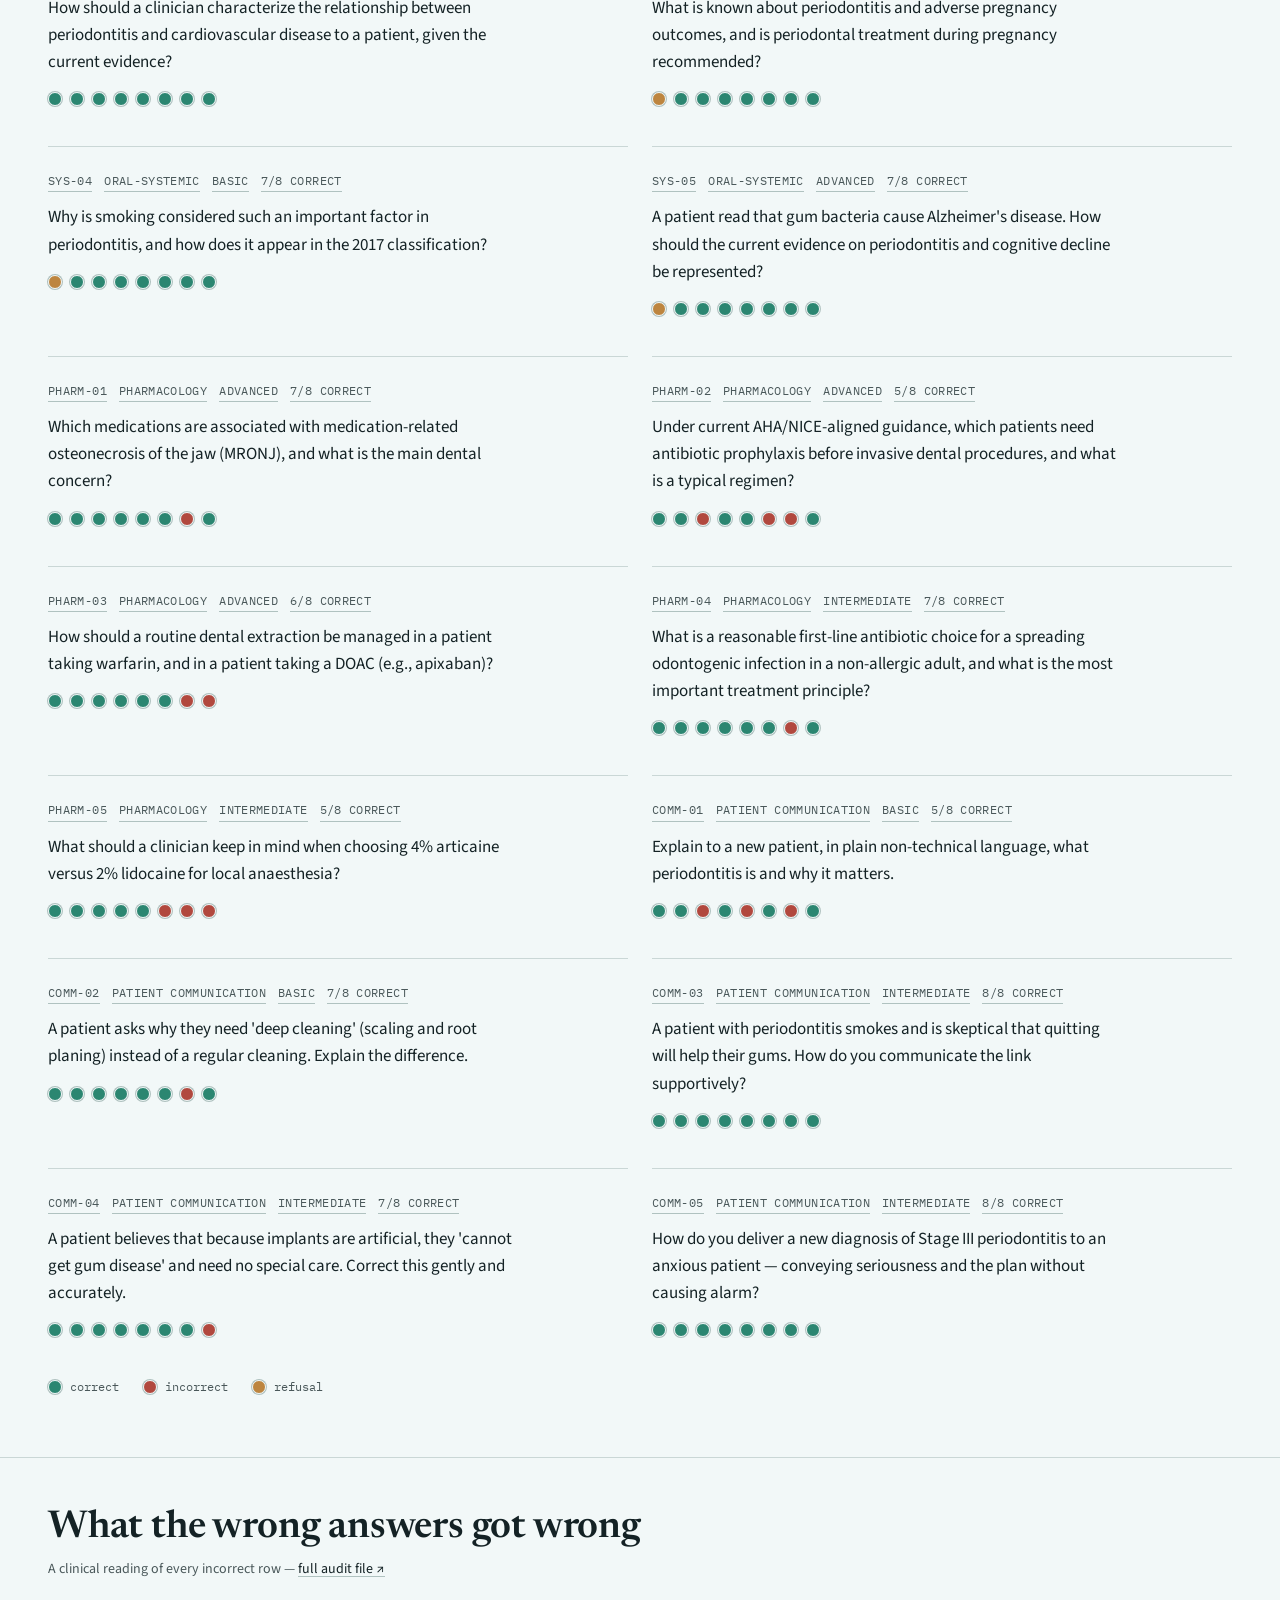
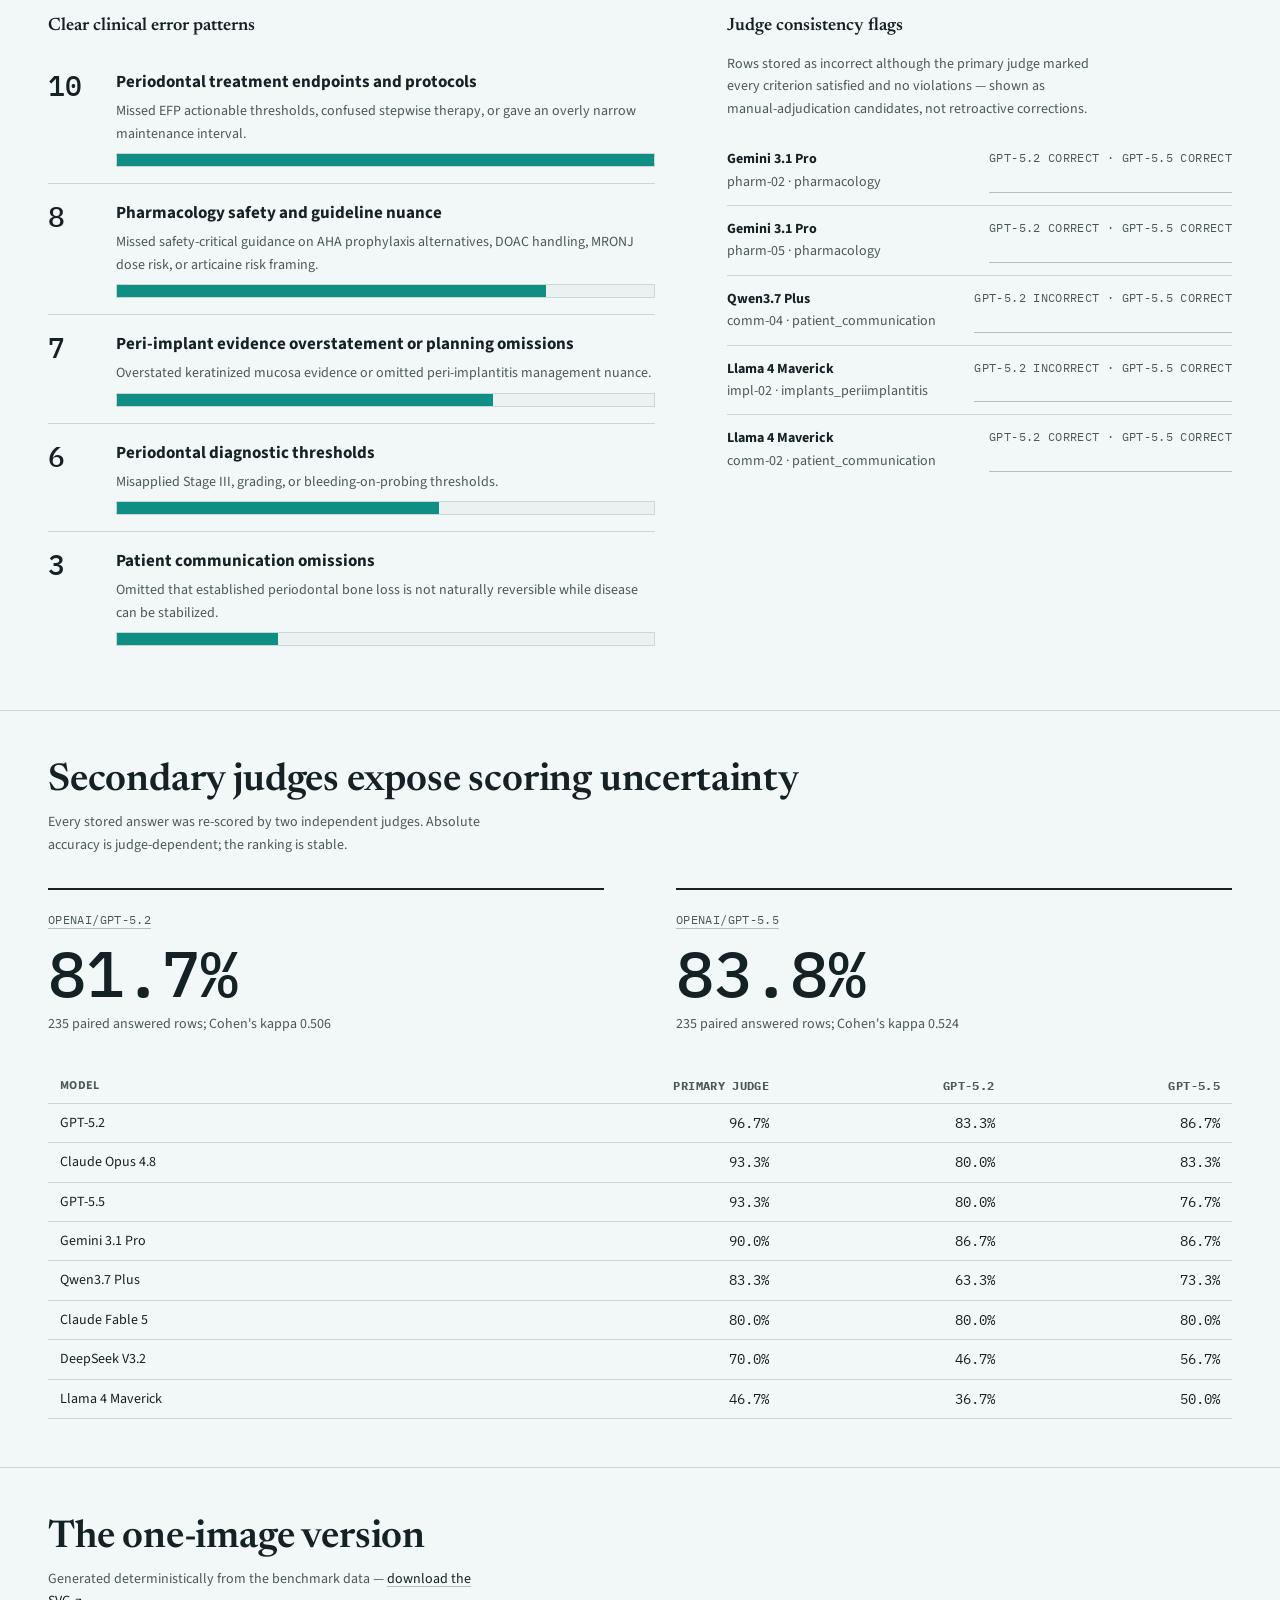
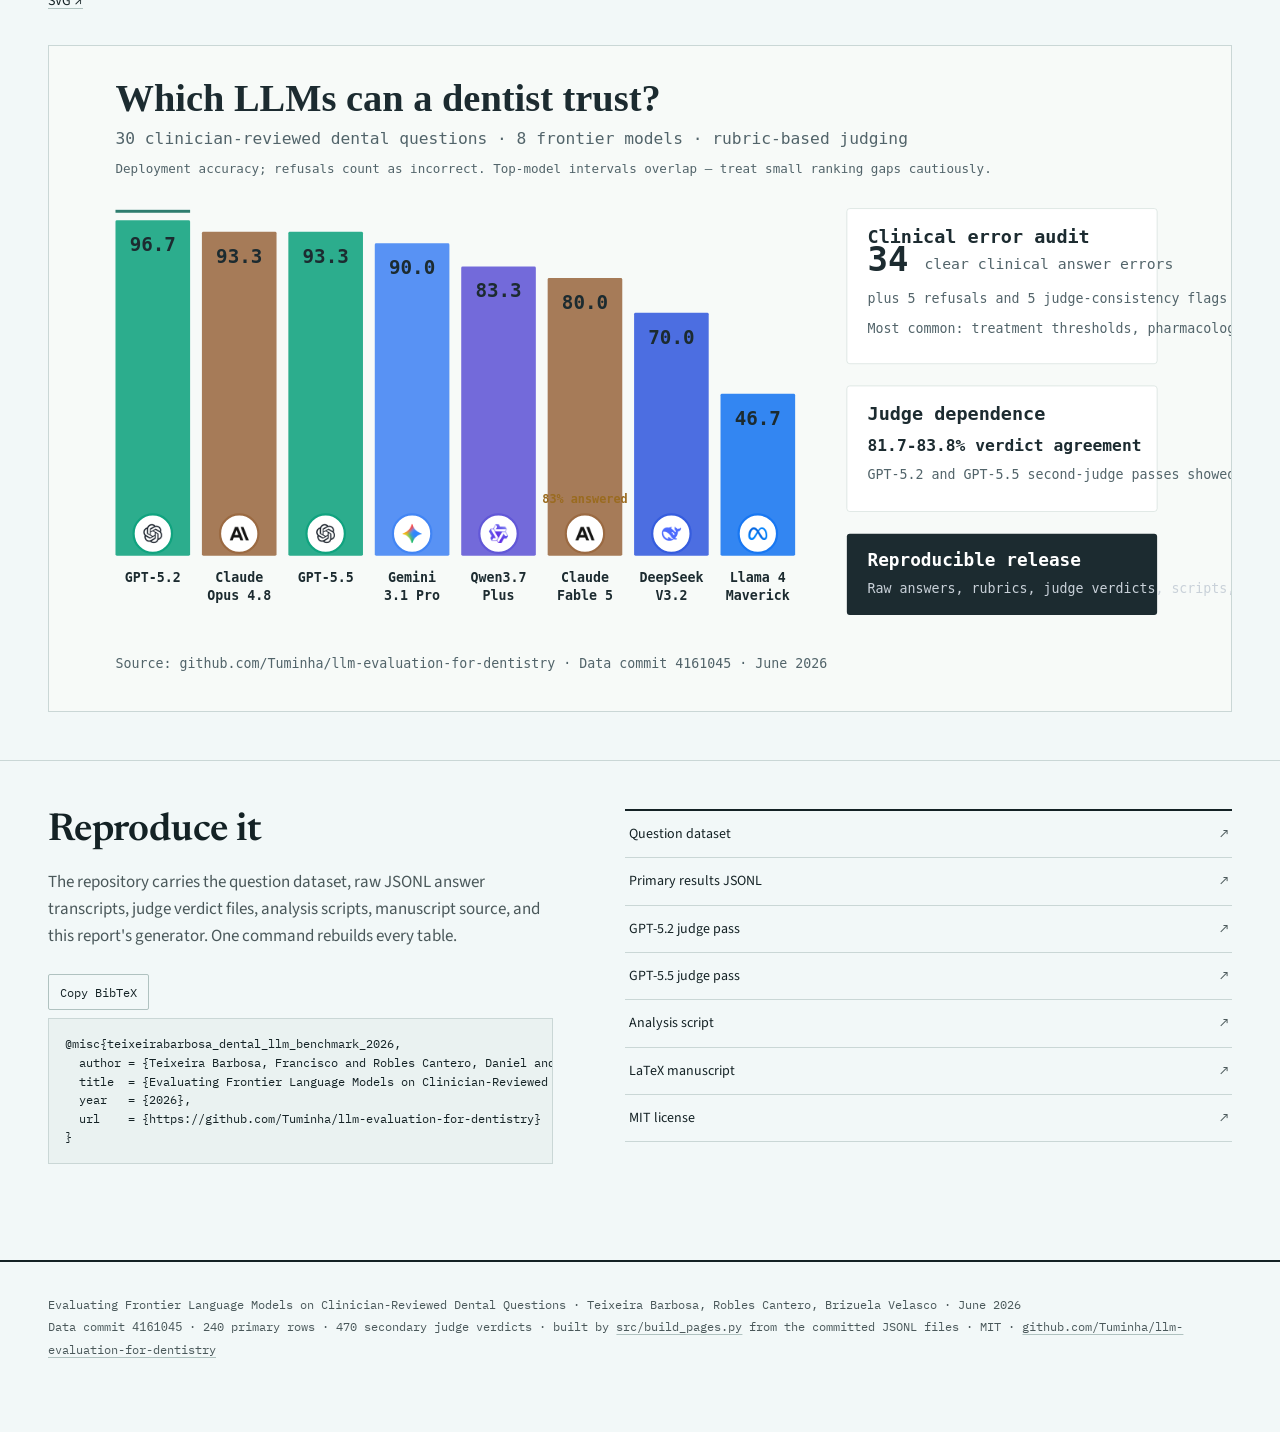
==== commit 87918e51: "Redesign the Pages report: data-first, editorial, Stat-Led The report now reads like a research inst" ====
--- a/docs/index.html
+++ b/docs/index.html
@@ -3,69 +3,58 @@
 <head>
   <meta charset="utf-8">
   <meta name="viewport" content="width=device-width, initial-scale=1">
-  <title>Dental LLM Benchmark Interactive Report</title>
+  <title>Dental LLM Benchmark — Interactive Report</title>
   <meta name="description" content="Interactive report for a clinician-reviewed dental LLM benchmark with model results, clinical error analysis, and judge agreement.">
+  <link rel="preconnect" href="https://fonts.googleapis.com">
+  <link rel="preconnect" href="https://fonts.gstatic.com" crossorigin>
+  <link href="https://fonts.googleapis.com/css2?family=IBM+Plex+Mono:wght@400;500&family=Newsreader:opsz,wght@6..72,500;6..72,600&family=Source+Sans+3:wght@400;600&display=swap" rel="stylesheet">
+  <link rel="stylesheet" href="tokens.css">
   <link rel="stylesheet" href="styles.css">
 </head>
 <body>
-  <header class="site-header">
-    <nav class="topbar" aria-label="Report navigation">
-      <a class="brand" href="#top" aria-label="Dental LLM Benchmark home">
-        <span class="brand-mark">D</span>
-        <span>Dental LLM Benchmark</span>
-      </a>
-      <div class="nav-links">
-        <a href="#leaderboard">Leaderboard</a>
-        <a href="#questions">Questions</a>
-        <a href="#errors">Errors</a>
-        <a href="#reproduce">Reproduce</a>
-        <a href="blog.html">Blog</a>
-      </div>
-    </nav>
-    <section id="top" class="hero">
-      <div class="hero-copy">
-        <p class="eyebrow">Clinician-reviewed specialty benchmark</p>
-        <h1>Which frontier LLMs can answer dental questions safely?</h1>
-        <p class="lede">
-          A public benchmark of 30 open-ended dental questions across periodontology,
-          implants, oral-systemic medicine, pharmacology, and patient communication.
-          Every answer, rubric, judge verdict, and analysis script is released.
-        </p>
-        <div class="hero-actions">
-          <a class="button primary" href="#leaderboard">Explore results</a>
-          <a class="button" href="assets/dental-llm-benchmark.pdf">Read PDF</a>
-          <a class="button" href="blog.html">Read summary</a>
-          <a class="button" href="assets/visual-summary.svg">Open infographic</a>
-        </div>
-      </div>
-      <div class="hero-panel" aria-label="Benchmark summary metrics">
-        <div class="metric-grid" id="metricGrid"></div>
-      </div>
-    </section>
+  <a class="skip-link" href="#leaderboard">Skip to the leaderboard</a>
+
+  <header class="masthead">
+    <a class="wordmark" href="#top">Dental LLM Benchmark</a>
+    <a class="masthead-link" href="assets/dental-llm-benchmark.pdf">Paper (PDF) ↗</a>
   </header>
+
+  <section id="top" class="stat-hero" aria-labelledby="hero-qualifier">
+    <p class="hero-figure" aria-hidden="true"><span id="heroFigure" data-target="96.7">96.7</span><span class="unit">%</span></p>
+    <h1 id="hero-qualifier" class="qualifier">The best score on 30 clinician-reviewed dental questions. The intervals overlap — the ranking is not the story.</h1>
+    <p class="hero-meta">
+      Eight frontier models answered open-ended questions across periodontology, implants,
+      oral-systemic medicine, pharmacology, and patient communication. Every answer, rubric,
+      and judge verdict is public.
+      <a href="blog.html">Plain-language summary</a> · <a href="#questions">The questions</a> ·
+      <a href="#judges">Judge agreement</a> · <a href="#reproduce">Reproduce it</a>
+    </p>
+    <a class="cta-chip" href="#leaderboard">Explore the leaderboard ↓</a>
+    <div class="stat-strip" id="metricGrid"></div>
+  </section>
 
   <main>
     <section class="section intro-grid" aria-labelledby="report-summary-title">
-      <div>
-        <p class="section-kicker">Takeaway</p>
-        <h2 id="report-summary-title">The useful signal is clinical, not just numerical.</h2>
+      <div class="prose">
+        <h2 id="report-summary-title">The useful signal is clinical, not numerical.</h2>
         <p>
           The top frontier systems are close on a 30-question dataset. The more important
-          distinction is where answers fail: thresholds, guideline nuance, overstatement of
-          evidence, refusals, and judge inconsistency.
+          distinction is where answers fail: treatment thresholds, guideline nuance,
+          overstatement of evidence, refusals, and judge inconsistency.
         </p>
       </div>
-      <div class="callout">
+      <p class="aside-note">
         <strong>Read this as a reproducible benchmark report.</strong>
-        <span>Small score gaps are noisy; all headline metrics preserve the stored primary-judge endpoint.</span>
-      </div>
+        Small score gaps are noisy; every headline metric preserves the stored
+        primary-judge endpoint, and the raw files are one click away.
+      </p>
     </section>
 
     <section class="section" id="leaderboard" aria-labelledby="leaderboard-title">
       <div class="section-head">
         <div>
-          <p class="section-kicker">Interactive leaderboard</p>
           <h2 id="leaderboard-title">Deployment accuracy by model</h2>
+          <p class="section-note">Refusals count as incorrect. Select a model for its full record; filter by domain, tier, or provider.</p>
         </div>
         <div class="control-row" aria-label="Leaderboard filters">
           <label>
@@ -83,7 +72,7 @@
         </div>
       </div>
       <div class="leaderboard-layout">
-        <div class="leaderboard-card">
+        <div>
           <div id="leaderboardRows" class="leaderboard-rows"></div>
         </div>
         <aside class="detail-card" id="modelDetail" aria-live="polite"></aside>
@@ -93,8 +82,8 @@
     <section class="section" aria-labelledby="domain-title">
       <div class="section-head">
         <div>
-          <p class="section-kicker">Domain view</p>
-          <h2 id="domain-title">Model performance changes by clinical domain</h2>
+          <h2 id="domain-title">Performance shifts by clinical domain</h2>
+          <p class="section-note">Accuracy per domain, five questions each. Pharmacology separates the field.</p>
         </div>
       </div>
       <div class="matrix-wrap" id="domainMatrix"></div>
@@ -103,26 +92,30 @@
     <section class="section" id="questions" aria-labelledby="questions-title">
       <div class="section-head">
         <div>
-          <p class="section-kicker">Question explorer</p>
-          <h2 id="questions-title">Inspect the 30 clinical questions</h2>
+          <h2 id="questions-title">The 30 clinical questions</h2>
+          <p class="section-note">Each dot is one model's outcome on that question.</p>
         </div>
         <div class="control-row">
           <label>
             Search
-            <input id="questionSearch" type="search" placeholder="e.g. anticoagulant, implant, smoking">
+            <input id="questionSearch" type="search" placeholder="anticoagulant, implant, smoking…">
           </label>
         </div>
       </div>
       <div class="question-grid" id="questionGrid"></div>
+      <p class="legend" aria-hidden="true">
+        <span><span class="dot correct"></span> correct</span>
+        <span><span class="dot wrong"></span> incorrect</span>
+        <span><span class="dot refusal"></span> refusal</span>
+      </p>
     </section>
 
     <section class="section" id="errors" aria-labelledby="errors-title">
       <div class="section-head">
         <div>
-          <p class="section-kicker">Clinical error analysis</p>
           <h2 id="errors-title">What the wrong answers got wrong</h2>
-        </div>
-        <a class="button" href="https://github.com/Tuminha/llm-evaluation-for-dentistry/blob/main/results/clinical_error_analysis.md">Full audit file</a>
+          <p class="section-note">A clinical reading of every incorrect row — <a href="https://github.com/Tuminha/llm-evaluation-for-dentistry/blob/main/results/clinical_error_analysis.md">full audit file ↗</a></p>
+        </div>
       </div>
       <div class="error-layout">
         <div class="error-card">
@@ -132,9 +125,9 @@
         <div class="error-card">
           <h3>Judge consistency flags</h3>
           <p>
-            These rows were stored as incorrect even though the primary judge marked all criteria
-            satisfied and no violations. They are shown as manual-adjudication candidates, not
-            retroactive corrections.
+            Rows stored as incorrect although the primary judge marked every criterion
+            satisfied and no violations — shown as manual-adjudication candidates,
+            not retroactive corrections.
           </p>
           <div id="judgeFlags"></div>
         </div>
@@ -144,8 +137,8 @@
     <section class="section" id="judges" aria-labelledby="judges-title">
       <div class="section-head">
         <div>
-          <p class="section-kicker">Judge dependence</p>
           <h2 id="judges-title">Secondary judges expose scoring uncertainty</h2>
+          <p class="section-note">Every stored answer was re-scored by two independent judges. Absolute accuracy is judge-dependent; the ranking is stable.</p>
         </div>
       </div>
       <div class="judge-grid" id="judgeCards"></div>
@@ -155,50 +148,53 @@
     <section class="section" id="infographic" aria-labelledby="infographic-title">
       <div class="section-head">
         <div>
-          <p class="section-kicker">Shareable visual summary</p>
-          <h2 id="infographic-title">Infographic generated from the benchmark data</h2>
-        </div>
-        <a class="button" href="assets/visual-summary.svg">Download SVG</a>
+          <h2 id="infographic-title">The one-image version</h2>
+          <p class="section-note">Generated deterministically from the benchmark data — <a href="assets/visual-summary.svg" download>download the SVG ↗</a></p>
+        </div>
       </div>
       <img class="infographic" src="assets/visual-summary.svg" alt="Visual summary of the dental LLM benchmark results and clinical error audit.">
     </section>
 
     <section class="section reproduce" id="reproduce" aria-labelledby="reproduce-title">
-      <div>
-        <p class="section-kicker">Reproducibility</p>
-        <h2 id="reproduce-title">Source materials, scripts, citation, and license</h2>
+      <div class="prose">
+        <h2 id="reproduce-title">Reproduce it</h2>
         <p>
-          The repository includes the question dataset, raw JSONL answer transcripts, judge
-          verdict files, plotting scripts, manuscript source, and this report generator.
+          The repository carries the question dataset, raw JSONL answer transcripts, judge
+          verdict files, analysis scripts, manuscript source, and this report's generator.
+          One command rebuilds every table.
         </p>
-      </div>
-      <div class="resource-grid">
-        <a href="https://github.com/Tuminha/llm-evaluation-for-dentistry/blob/main/data/dental_qa.json">Question dataset</a>
-        <a href="https://github.com/Tuminha/llm-evaluation-for-dentistry/blob/main/results/results.jsonl">Primary results JSONL</a>
-        <a href="https://github.com/Tuminha/llm-evaluation-for-dentistry/blob/main/results/results_judge2.jsonl">GPT-5.2 judge pass</a>
-        <a href="https://github.com/Tuminha/llm-evaluation-for-dentistry/blob/main/results/results_judge_gpt55.jsonl">GPT-5.5 judge pass</a>
-        <a href="https://github.com/Tuminha/llm-evaluation-for-dentistry/blob/main/paper/main.tex">LaTeX manuscript</a>
-        <a href="https://github.com/Tuminha/llm-evaluation-for-dentistry/blob/main/LICENSE">MIT license</a>
-        <a href="blog.html">Blog summary</a>
-      </div>
-      <div class="citation-box">
-        <button id="copyCitation" class="button small" type="button">Copy BibTeX</button>
-        <pre id="citationText">@misc{teixeirabarbosa_dental_llm_benchmark_2026,
+        <div class="citation-box">
+          <button id="copyCitation" class="copy-btn" type="button">Copy BibTeX</button>
+          <pre id="citationText">@misc{teixeirabarbosa_dental_llm_benchmark_2026,
   author = {Teixeira Barbosa, Francisco and Robles Cantero, Daniel and Brizuela Velasco, Aritza},
   title  = {Evaluating Frontier Language Models on Clinician-Reviewed Dental Questions: A Reproducible Benchmark},
   year   = {2026},
   url    = {https://github.com/Tuminha/llm-evaluation-for-dentistry}
 }</pre>
-      </div>
+        </div>
+      </div>
+      <ul class="resource-list">
+        <li><a href="https://github.com/Tuminha/llm-evaluation-for-dentistry/blob/main/data/dental_qa.json">Question dataset</a></li>
+        <li><a href="https://github.com/Tuminha/llm-evaluation-for-dentistry/blob/main/results/results.jsonl">Primary results JSONL</a></li>
+        <li><a href="https://github.com/Tuminha/llm-evaluation-for-dentistry/blob/main/results/results_judge2.jsonl">GPT-5.2 judge pass</a></li>
+        <li><a href="https://github.com/Tuminha/llm-evaluation-for-dentistry/blob/main/results/results_judge_gpt55.jsonl">GPT-5.5 judge pass</a></li>
+        <li><a href="https://github.com/Tuminha/llm-evaluation-for-dentistry/blob/main/src/analysis.py">Analysis script</a></li>
+        <li><a href="https://github.com/Tuminha/llm-evaluation-for-dentistry/blob/main/paper/main.tex">LaTeX manuscript</a></li>
+        <li><a href="https://github.com/Tuminha/llm-evaluation-for-dentistry/blob/main/LICENSE">MIT license</a></li>
+      </ul>
     </section>
   </main>
 
-  <footer class="site-footer">
-    <span>Data commit <code id="dataCommit"></code></span>
-    <a href="https://github.com/Tuminha/llm-evaluation-for-dentistry">GitHub repository</a>
+  <footer class="colophon">
+    Evaluating Frontier Language Models on Clinician-Reviewed Dental Questions ·
+    Teixeira Barbosa, Robles Cantero, Brizuela Velasco · June 2026<br>
+    Data commit <code id="dataCommit"></code> · 240 primary rows · 470 secondary judge verdicts ·
+    built by <a href="https://github.com/Tuminha/llm-evaluation-for-dentistry/blob/main/src/build_pages.py">src/build_pages.py</a>
+    from the committed JSONL files · MIT ·
+    <a href="https://github.com/Tuminha/llm-evaluation-for-dentistry">github.com/Tuminha/llm-evaluation-for-dentistry</a>
   </footer>
 
-  <script src="report-data.js?v=20260611b"></script>
-  <script src="app.js?v=20260611b"></script>
+  <script src="report-data.js?v=20260611c"></script>
+  <script src="app.js?v=20260611c"></script>
 </body>
 </html>
--- a/docs/tokens.css
+++ b/docs/tokens.css
@@ -0,0 +1,46 @@
+/* Hallmark · genre: editorial · macrostructure: Stat-Led · theme: custom (Periospot teal anchor)
+ * H4 Stat-Led knobs: number=monospace, qualifier=below, secondary=row-of-four
+ * nav: N9 edge-aligned · footer: Ft4 dense colophon · enrichment: none
+ * pre-emit critique: P4 H5 E4 S5 R5 V4
+ */
+:root {
+  /* paper + ink — tinted toward the teal anchor, never pure */
+  --color-paper:    oklch(97.5% 0.006 190);
+  --color-paper-2:  oklch(95.5% 0.009 190);
+  --color-ink:      oklch(24% 0.02 210);
+  --color-ink-2:    oklch(45% 0.018 205);
+  --color-rule:     oklch(87% 0.014 190);
+  --color-rule-2:   oklch(80% 0.02 190);
+
+  /* single accent — the repo's teal, used sparingly */
+  --color-accent:      oklch(52% 0.085 192);
+  --color-accent-ink:  oklch(98% 0.005 190);
+  --color-focus:       oklch(52% 0.085 192);
+
+  /* data encodings (functional, charts + dots only) */
+  --color-ok:    oklch(56% 0.09 175);
+  --color-bad:   oklch(54% 0.14 28);
+  --color-warn:  oklch(66% 0.11 70);
+
+  --font-display: "Newsreader", Georgia, "Times New Roman", serif;
+  --font-body: "Source Sans 3", system-ui, -apple-system, "Segoe UI", sans-serif;
+  --font-mono: "IBM Plex Mono", ui-monospace, SFMono-Regular, Menlo, monospace;
+
+  --space-3xs: 0.25rem; --space-2xs: 0.5rem; --space-xs: 0.75rem;
+  --space-sm: 1rem;     --space-md: 1.5rem;  --space-lg: 2rem;
+  --space-xl: 3rem;     --space-2xl: 4.5rem; --space-3xl: 7rem;
+
+  --text-xs: 0.75rem;  --text-sm: 0.875rem; --text-base: 1.0625rem;
+  --text-md: 1.125rem; --text-lg: 1.375rem; --text-xl: 1.75rem;
+  --text-2xl: clamp(1.6rem, 1.2rem + 1.6vw, 2.4rem);
+  --text-display: clamp(2.1rem, 1.5rem + 2.6vw, 3.4rem);
+  --text-figure: clamp(4.5rem, 2.5rem + 11vw, 11rem);
+
+  --ease-out: cubic-bezier(0.16, 1, 0.3, 1);
+  --dur-short: 220ms;
+
+  --rule-hairline: 1px solid var(--color-rule);
+  --rule-strong: 2px solid var(--color-ink);
+  --radius-input: 2px;
+  --measure: 64ch;
+}
--- a/docs/styles.css
+++ b/docs/styles.css
@@ -1,685 +1,648 @@
-:root {
-  --bg: #f6f8f7;
-  --panel: #ffffff;
-  --ink: #17202a;
-  --muted: #5f6c72;
-  --line: #dce4df;
-  --soft: #eef4f1;
-  --teal: #0f8f83;
-  --red: #cf4a3c;
-  --amber: #b7791f;
-  --green: #0f8f83;
-  --blue: #315fba;
-  --shadow: 0 18px 44px rgba(15, 30, 35, 0.08);
-}
-
-* {
-  box-sizing: border-box;
-}
-
-html {
-  scroll-behavior: smooth;
-}
+/* Hallmark · genre: editorial · macrostructure: Stat-Led · theme: custom (Periospot teal anchor)
+ * nav: N9 edge-aligned · footer: Ft4 dense colophon · enrichment: none
+ * pre-emit critique: P4 H5 E4 S5 R5 V4
+ */
+
+* { box-sizing: border-box; }
+
+html, body { overflow-x: clip; }
+
+html { scroll-behavior: smooth; }
 
 body {
   margin: 0;
-  background: var(--bg);
-  color: var(--ink);
-  font: 16px/1.55 Inter, ui-sans-serif, system-ui, -apple-system, BlinkMacSystemFont, "Segoe UI", sans-serif;
-}
-
-a {
-  color: inherit;
-}
-
-.site-header {
-  min-height: 92vh;
-  border-bottom: 1px solid var(--line);
-  background:
-    linear-gradient(180deg, rgba(255, 255, 255, 0.78), rgba(246, 248, 247, 0.96)),
-    var(--bg);
-}
-
-.topbar {
-  position: sticky;
-  top: 0;
-  z-index: 20;
+  background: var(--color-paper);
+  color: var(--color-ink);
+  font-family: var(--font-body);
+  font-size: var(--text-base);
+  line-height: 1.6;
+}
+
+a { color: var(--color-ink); text-decoration-color: var(--color-rule-2); text-underline-offset: 3px; }
+a:hover { text-decoration-color: var(--color-accent); color: var(--color-accent); }
+
+:focus-visible {
+  outline: 2px solid var(--color-focus);
+  outline-offset: 2px;
+  border-radius: var(--radius-input);
+}
+
+::selection { background: oklch(85% 0.05 190); }
+
+.skip-link {
+  position: absolute;
+  left: var(--space-sm);
+  top: -4rem;
+  z-index: 50;
+  padding: var(--space-2xs) var(--space-sm);
+  background: var(--color-ink);
+  color: var(--color-paper);
+  transition: top var(--dur-short) var(--ease-out);
+}
+
+.skip-link:focus-visible { top: var(--space-sm); color: var(--color-paper); }
+
+/* ---------- N9 masthead: wordmark left, one action right ---------- */
+
+.masthead {
   display: flex;
-  align-items: center;
+  align-items: baseline;
   justify-content: space-between;
-  gap: 24px;
-  padding: 18px clamp(20px, 5vw, 72px);
-  background: rgba(246, 248, 247, 0.92);
-  border-bottom: 1px solid rgba(220, 228, 223, 0.9);
-  backdrop-filter: blur(12px);
-}
-
-.brand {
+  gap: var(--space-md);
+  max-width: 1280px;
+  margin: 0 auto;
+  padding: var(--space-md) clamp(1rem, 4vw, 3rem) var(--space-sm);
+  border-bottom: var(--rule-strong);
+}
+
+.wordmark {
+  font-family: var(--font-display);
+  font-weight: 600;
+  font-size: var(--text-md);
+  letter-spacing: 0.01em;
+  text-decoration: none;
+}
+
+.masthead-link {
+  font-family: var(--font-mono);
+  font-size: var(--text-sm);
+  text-decoration: none;
+  border-bottom: 1px solid var(--color-rule-2);
+  padding-bottom: 2px;
+  white-space: nowrap;
+}
+
+/* ---------- Stat-Led hero ---------- */
+
+.stat-hero {
+  max-width: 1280px;
+  margin: 0 auto;
+  padding: var(--space-2xl) clamp(1rem, 4vw, 3rem) var(--space-xl);
+}
+
+.hero-figure {
+  margin: 0;
+  font-family: var(--font-mono);
+  font-weight: 500;
+  font-size: var(--text-figure);
+  line-height: 1;
+  letter-spacing: -0.03em;
+  font-variant-numeric: tabular-nums;
+}
+
+.hero-figure .unit {
+  font-size: 0.45em;
+  color: var(--color-ink-2);
+  margin-left: 0.06em;
+}
+
+.qualifier {
+  max-width: 30ch;
+  margin: var(--space-md) 0 0;
+  font-family: var(--font-display);
+  font-weight: 500;
+  font-size: var(--text-display);
+  line-height: 1.12;
+  letter-spacing: -0.005em;
+  overflow-wrap: anywhere;
+  min-width: 0;
+}
+
+.hero-meta {
+  max-width: var(--measure);
+  margin: var(--space-md) 0 0;
+  color: var(--color-ink-2);
+  font-size: var(--text-md);
+}
+
+.cta-chip {
   display: inline-flex;
   align-items: center;
-  gap: 10px;
-  color: var(--ink);
-  font-weight: 800;
+  gap: var(--space-2xs);
+  min-height: 44px;
+  margin-top: var(--space-lg);
+  padding: 0.55em 1.1em;
+  border: 1.5px solid var(--color-ink);
+  border-radius: var(--radius-input);
+  background: transparent;
+  color: var(--color-ink);
+  font-family: var(--font-mono);
+  font-size: var(--text-sm);
   text-decoration: none;
-}
-
-.brand-mark {
-  display: grid;
-  width: 32px;
-  height: 32px;
-  place-items: center;
-  border: 1px solid var(--line);
-  background: var(--panel);
-  border-radius: 8px;
-  color: var(--teal);
-}
-
-.nav-links {
+  white-space: nowrap;
+  transition: background var(--dur-short) var(--ease-out), color var(--dur-short) var(--ease-out);
+}
+
+.cta-chip:hover { background: var(--color-ink); color: var(--color-paper); }
+.cta-chip:active { transform: translateY(1px); }
+
+/* T4 stat strip — four real numbers over a hairline */
+
+.stat-strip {
+  display: grid;
+  grid-template-columns: repeat(4, minmax(0, 1fr));
+  gap: var(--space-md);
+  margin-top: var(--space-2xl);
+  border-top: var(--rule-hairline);
+  padding-top: var(--space-md);
+}
+
+.metric strong {
+  display: block;
+  font-family: var(--font-mono);
+  font-weight: 500;
+  font-size: var(--text-xl);
+  font-variant-numeric: tabular-nums;
+}
+
+.metric span {
+  display: block;
+  margin-top: var(--space-3xs);
+  color: var(--color-ink-2);
+  font-size: var(--text-sm);
+}
+
+/* ---------- sections: hairline-ruled report blocks ---------- */
+
+.section {
+  max-width: 1280px;
+  margin: 0 auto;
+  padding: var(--space-xl) clamp(1rem, 4vw, 3rem);
+  border-top: var(--rule-hairline);
+}
+
+.section-head {
   display: flex;
   flex-wrap: wrap;
-  gap: 16px;
-  color: var(--muted);
-  font-size: 0.92rem;
-}
-
-.nav-links a {
-  text-decoration: none;
-}
-
-.hero {
-  display: grid;
-  grid-template-columns: minmax(0, 1.1fr) minmax(340px, 0.9fr);
-  align-items: center;
-  gap: clamp(28px, 5vw, 70px);
-  max-width: 1320px;
-  margin: 0 auto;
-  padding: clamp(48px, 7vw, 110px) clamp(20px, 5vw, 72px) 72px;
-}
-
-.eyebrow,
-.section-kicker {
-  margin: 0 0 10px;
-  color: var(--teal);
-  font-size: 0.78rem;
-  font-weight: 900;
-  letter-spacing: 0.08em;
-  text-transform: uppercase;
-}
-
-h1 {
-  max-width: 820px;
-  margin: 0;
-  font-size: clamp(2.7rem, 7vw, 6.2rem);
-  line-height: 0.94;
-  letter-spacing: 0;
-}
+  align-items: end;
+  justify-content: space-between;
+  gap: var(--space-md);
+  margin-bottom: var(--space-lg);
+}
+
+h1, h2, h3 { font-family: var(--font-display); font-weight: 600; font-style: normal; }
 
 h2 {
   margin: 0;
-  font-size: clamp(1.7rem, 3vw, 2.7rem);
-  line-height: 1.08;
-}
-
-h3 {
-  margin: 0 0 14px;
-  font-size: 1.05rem;
-}
-
-.lede {
-  max-width: 780px;
-  margin: 28px 0 0;
-  color: #3b4656;
-  font-size: clamp(1.02rem, 1.7vw, 1.28rem);
-}
-
-.hero-actions,
-.control-row {
-  display: flex;
-  flex-wrap: wrap;
-  gap: 12px;
-  align-items: end;
-}
-
-.hero-actions {
-  margin-top: 34px;
-}
-
-.button {
-  display: inline-flex;
-  min-height: 42px;
+  font-size: var(--text-2xl);
+  line-height: 1.15;
+  letter-spacing: -0.005em;
+}
+
+h3 { margin: 0 0 var(--space-xs); font-size: var(--text-md); }
+
+.section-note {
+  max-width: var(--measure);
+  margin: var(--space-2xs) 0 0;
+  color: var(--color-ink-2);
+  font-size: var(--text-sm);
+}
+
+.prose { max-width: var(--measure); color: var(--color-ink); }
+.prose p { margin: var(--space-sm) 0 0; }
+.muted { color: var(--color-ink-2); }
+
+/* takeaway: asymmetric two-column prose, no card */
+
+.intro-grid {
+  display: grid;
+  grid-template-columns: minmax(0, 3fr) minmax(0, 2fr);
+  gap: var(--space-2xl);
+  align-items: start;
+}
+
+.aside-note {
+  border-left: 2px solid var(--color-accent);
+  padding-left: var(--space-md);
+  font-size: var(--text-sm);
+  color: var(--color-ink-2);
+}
+
+.aside-note strong { display: block; color: var(--color-ink); margin-bottom: var(--space-3xs); }
+
+/* ---------- controls ---------- */
+
+.control-row { display: flex; flex-wrap: wrap; gap: var(--space-sm); align-items: end; }
+
+label {
+  display: grid;
+  gap: var(--space-3xs);
+  color: var(--color-ink-2);
+  font-family: var(--font-mono);
+  font-size: var(--text-xs);
+  letter-spacing: 0.04em;
+  text-transform: uppercase;
+}
+
+select, input[type="search"] {
+  min-height: 44px;
+  min-width: 170px;
+  border: 1px solid var(--color-rule-2);
+  border-radius: var(--radius-input);
+  background: var(--color-paper);
+  color: var(--color-ink);
+  font-family: var(--font-body);
+  font-size: var(--text-sm);
+  text-transform: none;
+  letter-spacing: 0;
+  padding: var(--space-2xs) var(--space-xs);
+  transition: border-color var(--dur-short) var(--ease-out);
+}
+
+select:hover, input[type="search"]:hover { border-color: var(--color-ink-2); }
+select:disabled, input:disabled { opacity: 0.5; cursor: not-allowed; }
+
+/* ---------- leaderboard ---------- */
+
+.leaderboard-layout {
+  display: grid;
+  grid-template-columns: minmax(0, 1.7fr) minmax(300px, 0.9fr);
+  gap: var(--space-2xl);
+  align-items: start;
+}
+
+.leaderboard-rows { border-top: var(--rule-strong); }
+
+.leader-row {
+  display: grid;
+  grid-template-columns: minmax(200px, 1fr) minmax(140px, 1.3fr) 110px;
+  gap: var(--space-sm);
   align-items: center;
-  justify-content: center;
-  padding: 10px 16px;
-  border: 1px solid var(--line);
-  border-radius: 8px;
-  background: var(--panel);
-  color: var(--ink);
-  font-weight: 800;
-  text-decoration: none;
+  width: 100%;
+  padding: var(--space-sm) var(--space-2xs);
+  border: 0;
+  border-bottom: var(--rule-hairline);
+  background: transparent;
+  color: var(--color-ink);
+  font: inherit;
+  text-align: left;
   cursor: pointer;
-}
-
-.button.primary {
-  border-color: #0b756c;
-  background: var(--teal);
-  color: #fff;
-}
-
-.button.small {
-  min-height: 34px;
-  padding: 7px 12px;
-  font-size: 0.85rem;
-}
-
-.leaderboard-card,
-.detail-card,
-.error-card,
-.citation-box,
-.callout {
-  background: rgba(255, 255, 255, 0.86);
-  border: 1px solid var(--line);
-  border-radius: 8px;
-  box-shadow: var(--shadow);
-}
-
-.hero-panel {
-  padding: 0;
-}
-
-.metric-grid {
-  display: grid;
-  grid-template-columns: repeat(2, minmax(0, 1fr));
-  gap: 12px;
-}
-
-.metric {
-  min-height: 118px;
-  padding: 18px;
-  border: 1px solid var(--line);
-  border-radius: 8px;
-  background: var(--panel);
-  box-shadow: var(--shadow);
-}
-
-.metric strong {
-  display: block;
-  font-size: 2.3rem;
-  line-height: 1;
-}
-
-.metric span {
-  display: block;
-  margin-top: 8px;
-  color: var(--muted);
-  font-size: 0.92rem;
-}
-
-.section {
-  max-width: 1320px;
-  margin: 0 auto;
-  padding: 72px clamp(20px, 5vw, 72px);
-}
-
-.article {
-  max-width: 900px;
-  margin: 0 auto;
-  padding: 72px clamp(20px, 5vw, 72px);
-}
-
-.article h1 {
-  max-width: 880px;
-  font-size: clamp(2.4rem, 5vw, 4.7rem);
-  line-height: 0.98;
-}
-
-.article section {
-  margin-top: 56px;
-}
-
-.article p {
-  color: #344254;
-  font-size: 1.05rem;
-}
-
-.intro-grid,
-.reproduce {
-  display: grid;
-  grid-template-columns: minmax(0, 1fr) minmax(320px, 0.75fr);
-  gap: 32px;
-  align-items: start;
-}
-
-.intro-grid p,
-.reproduce p {
-  color: var(--muted);
-}
-
-.callout {
-  padding: 24px;
-}
-
-.callout strong,
-.callout span {
-  display: block;
-}
-
-.callout span {
-  margin-top: 8px;
-  color: var(--muted);
-}
-
-.section-head {
-  display: flex;
-  align-items: end;
-  justify-content: space-between;
-  gap: 24px;
-  margin-bottom: 24px;
-}
-
-label {
-  display: grid;
-  gap: 5px;
-  color: var(--muted);
-  font-size: 0.78rem;
-  font-weight: 800;
-  text-transform: uppercase;
-}
-
-select,
-input {
-  min-height: 42px;
-  min-width: 180px;
-  border: 1px solid var(--line);
-  border-radius: 8px;
-  background: var(--panel);
-  color: var(--ink);
-  font: inherit;
-  font-size: 0.95rem;
-  text-transform: none;
-  padding: 8px 10px;
-}
-
-.leaderboard-layout {
-  display: grid;
-  grid-template-columns: minmax(0, 1.6fr) minmax(320px, 0.8fr);
-  gap: 18px;
-  align-items: start;
-}
-
-.leaderboard-card,
-.detail-card,
-.error-card,
-.citation-box {
-  padding: 18px;
-}
-
-.leader-row {
-  display: grid;
-  grid-template-columns: minmax(220px, 1fr) minmax(180px, 1.4fr) 110px;
-  gap: 16px;
-  align-items: center;
-  padding: 14px 0;
-  border-bottom: 1px solid var(--line);
-  cursor: pointer;
-}
-
-.leader-row:last-child {
-  border-bottom: 0;
-}
-
-.leader-row.is-active {
-  background: var(--soft);
-  margin: 0 -10px;
-  padding: 14px 10px;
-  border-radius: 8px;
-}
-
-.model-name {
-  display: flex;
-  gap: 12px;
-  align-items: center;
-  min-width: 0;
-}
+  transition: background var(--dur-short) var(--ease-out);
+}
+
+.leader-row:hover { background: var(--color-paper-2); }
+.leader-row.is-active { background: var(--color-paper-2); box-shadow: inset 2px 0 0 var(--color-accent); }
+
+.model-name { display: flex; gap: var(--space-xs); align-items: center; min-width: 0; }
 
 .logo {
-  width: 34px;
-  height: 34px;
+  width: 30px;
+  height: 30px;
   object-fit: contain;
-  border: 1px solid var(--line);
+  flex: 0 0 auto;
+  background: #fff;
+  border: 1px solid var(--color-rule);
   border-radius: 50%;
-  background: #fff;
-  padding: 5px;
-  flex: 0 0 auto;
-}
-
-.model-name strong,
-.model-name span {
-  display: block;
-}
-
-.model-name span {
-  color: var(--muted);
-  font-size: 0.85rem;
-}
+  padding: 4px;
+}
+
+.model-name strong, .model-name span { display: block; line-height: 1.3; }
+.model-name strong { font-size: var(--text-sm); font-weight: 600; }
+.model-name span { color: var(--color-ink-2); font-size: var(--text-xs); }
 
 .bar-track {
   position: relative;
-  height: 30px;
+  height: 14px;
+  background: var(--color-paper-2);
+  border: 1px solid var(--color-rule);
   overflow: hidden;
-  border-radius: 8px;
-  background: #e7eeeb;
 }
 
 .bar-fill {
+  display: block;
   height: 100%;
-  border-radius: 8px;
-}
-
-.score {
-  font-variant-numeric: tabular-nums;
-  text-align: right;
-}
-
-.score strong {
-  display: block;
-  font-size: 1.15rem;
-}
-
-.score span {
-  color: var(--muted);
-  font-size: 0.82rem;
-}
+  transition: width 480ms var(--ease-out);
+}
+
+.score { text-align: right; font-variant-numeric: tabular-nums; }
+.score strong { display: block; font-family: var(--font-mono); font-weight: 500; font-size: var(--text-md); }
+.score span { color: var(--color-ink-2); font-size: var(--text-xs); font-family: var(--font-mono); }
 
 .detail-card {
   position: sticky;
-  top: 90px;
-}
-
-.detail-list {
-  display: grid;
-  gap: 10px;
-  margin-top: 16px;
-}
+  top: var(--space-md);
+  border: var(--rule-hairline);
+  border-top: var(--rule-strong);
+  padding: var(--space-md);
+  background: var(--color-paper);
+}
+
+.detail-list { display: grid; gap: var(--space-2xs); margin-top: var(--space-sm); }
 
 .detail-list div {
   display: flex;
   justify-content: space-between;
-  gap: 12px;
-  padding-bottom: 8px;
-  border-bottom: 1px solid var(--line);
-}
-
-.matrix-wrap {
-  overflow-x: auto;
-  border: 1px solid var(--line);
-  border-radius: 8px;
-  background: var(--panel);
-  box-shadow: var(--shadow);
-}
-
-.matrix {
-  width: 100%;
-  min-width: 860px;
-  border-collapse: collapse;
-}
-
-.matrix th,
-.matrix td {
-  padding: 12px;
-  border-bottom: 1px solid var(--line);
+  gap: var(--space-sm);
+  padding-bottom: var(--space-2xs);
+  border-bottom: var(--rule-hairline);
+  font-size: var(--text-sm);
+}
+
+.detail-list div:last-child { border-bottom: 0; }
+.detail-list span { color: var(--color-ink-2); }
+.detail-list strong { font-family: var(--font-mono); font-weight: 500; font-variant-numeric: tabular-nums; text-align: right; }
+
+/* ---------- domain matrix ---------- */
+
+.matrix-wrap { overflow-x: auto; border-top: var(--rule-strong); }
+
+.matrix { width: 100%; min-width: 840px; border-collapse: collapse; }
+
+.matrix th, .matrix td {
+  padding: var(--space-2xs) var(--space-2xs);
+  border-bottom: var(--rule-hairline);
   text-align: center;
-}
-
-.matrix th:first-child,
-.matrix td:first-child {
+  font-size: var(--text-sm);
+}
+
+.matrix thead th {
+  font-family: var(--font-mono);
+  font-weight: 500;
+  font-size: var(--text-xs);
+  letter-spacing: 0.03em;
+  text-transform: uppercase;
+  color: var(--color-ink-2);
+}
+
+.matrix th:first-child, .matrix td:first-child {
   text-align: left;
   position: sticky;
   left: 0;
-  background: var(--panel);
+  background: var(--color-paper);
   z-index: 1;
 }
 
 .heat {
-  border-radius: 8px;
+  font-family: var(--font-mono);
+  font-weight: 500;
+  font-variant-numeric: tabular-nums;
   color: #fff;
-  font-weight: 900;
-}
+}
+
+/* ---------- question explorer ---------- */
 
 .question-grid {
   display: grid;
   grid-template-columns: repeat(2, minmax(0, 1fr));
-  gap: 14px;
+  gap: var(--space-md);
 }
 
 .question-card {
-  padding: 18px;
-  border: 1px solid var(--line);
-  border-radius: 8px;
-  background: var(--panel);
-}
-
-.chips {
+  padding: var(--space-md) 0 var(--space-sm);
+  border-top: var(--rule-hairline);
+}
+
+.question-card p { margin: var(--space-xs) 0 0; max-width: 58ch; }
+
+.chips { display: flex; flex-wrap: wrap; gap: var(--space-xs); }
+
+.chip {
+  font-family: var(--font-mono);
+  font-size: var(--text-xs);
+  letter-spacing: 0.03em;
+  text-transform: uppercase;
+  color: var(--color-ink-2);
+  border-bottom: 1px solid var(--color-rule-2);
+  padding-bottom: 1px;
+}
+
+.outcome-dots { display: flex; flex-wrap: wrap; gap: var(--space-2xs); margin-top: var(--space-sm); }
+
+.dot {
+  width: 14px;
+  height: 14px;
+  border-radius: 50%;
+  border: 1px solid var(--color-paper);
+  box-shadow: 0 0 0 1px var(--color-rule-2);
+}
+
+.dot.correct { background: var(--color-ok); }
+.dot.wrong { background: var(--color-bad); }
+.dot.refusal { background: var(--color-warn); }
+
+.legend {
   display: flex;
   flex-wrap: wrap;
-  gap: 8px;
-  margin-bottom: 10px;
-}
-
-.chip {
+  gap: var(--space-md);
+  margin-top: var(--space-md);
+  color: var(--color-ink-2);
+  font-size: var(--text-xs);
+  font-family: var(--font-mono);
+}
+
+.legend span { display: inline-flex; align-items: center; gap: var(--space-2xs); }
+
+/* ---------- error analysis ---------- */
+
+.error-layout {
+  display: grid;
+  grid-template-columns: minmax(0, 1.2fr) minmax(0, 1fr);
+  gap: var(--space-2xl);
+  align-items: start;
+}
+
+.error-card > p { max-width: 52ch; color: var(--color-ink-2); font-size: var(--text-sm); margin: 0 0 var(--space-sm); }
+
+.error-item {
+  display: grid;
+  grid-template-columns: 52px 1fr;
+  gap: var(--space-sm);
+  padding: var(--space-sm) 0;
+  border-bottom: var(--rule-hairline);
+}
+
+.error-item:last-child { border-bottom: 0; }
+.error-item p { margin: var(--space-3xs) 0 var(--space-2xs); color: var(--color-ink-2); font-size: var(--text-sm); }
+
+.error-count {
+  font-family: var(--font-mono);
+  font-weight: 500;
+  font-size: var(--text-xl);
+  font-variant-numeric: tabular-nums;
+  line-height: 1.2;
+}
+
+.flag-row {
+  display: grid;
+  grid-template-columns: 1fr auto;
+  gap: var(--space-sm);
+  padding: var(--space-xs) 0;
+  border-bottom: var(--rule-hairline);
+  font-size: var(--text-sm);
+}
+
+.flag-row:last-child { border-bottom: 0; }
+
+/* ---------- judges ---------- */
+
+.judge-grid { display: grid; grid-template-columns: repeat(2, minmax(0, 1fr)); gap: var(--space-2xl); }
+
+.judge-card { border-top: var(--rule-strong); padding-top: var(--space-sm); }
+
+.judge-card strong {
+  display: block;
+  margin-top: var(--space-2xs);
+  font-family: var(--font-mono);
+  font-weight: 500;
+  font-size: var(--text-figure);
+  font-size: clamp(2.4rem, 1.6rem + 3vw, 4rem);
+  line-height: 1;
+  font-variant-numeric: tabular-nums;
+}
+
+.judge-card span:last-child { display: block; margin-top: var(--space-2xs); color: var(--color-ink-2); font-size: var(--text-sm); }
+
+.judge-table-wrap { margin-top: var(--space-lg); overflow-x: auto; }
+
+.judge-table { width: 100%; border-collapse: collapse; }
+
+.judge-table th, .judge-table td {
+  padding: var(--space-2xs) var(--space-xs);
+  border-bottom: var(--rule-hairline);
+  text-align: right;
+  font-variant-numeric: tabular-nums;
+  font-size: var(--text-sm);
+}
+
+.judge-table td { font-family: var(--font-mono); }
+
+.judge-table thead th {
+  font-family: var(--font-mono);
+  font-size: var(--text-xs);
+  letter-spacing: 0.03em;
+  text-transform: uppercase;
+  color: var(--color-ink-2);
+}
+
+.judge-table th:first-child, .judge-table td:first-child { text-align: left; font-family: var(--font-body); }
+
+/* ---------- infographic + resources ---------- */
+
+.infographic { display: block; width: 100%; height: auto; border: var(--rule-hairline); }
+
+.reproduce {
+  display: grid;
+  grid-template-columns: minmax(0, 1fr) minmax(0, 1.2fr);
+  gap: var(--space-2xl);
+  align-items: start;
+}
+
+.reproduce .prose p { color: var(--color-ink-2); }
+
+.resource-list { margin: 0; padding: 0; list-style: none; border-top: var(--rule-strong); }
+
+.resource-list a {
+  display: flex;
+  justify-content: space-between;
+  gap: var(--space-sm);
+  padding: var(--space-xs) var(--space-3xs);
+  border-bottom: var(--rule-hairline);
+  text-decoration: none;
+  font-size: var(--text-sm);
+  transition: background var(--dur-short) var(--ease-out);
+}
+
+.resource-list a:hover { background: var(--color-paper-2); color: var(--color-ink); }
+.resource-list a::after { content: "↗"; color: var(--color-ink-2); font-family: var(--font-mono); }
+
+.citation-box { margin-top: var(--space-md); }
+
+.citation-box .copy-btn {
   display: inline-flex;
   align-items: center;
-  min-height: 26px;
-  padding: 3px 9px;
-  border: 1px solid var(--line);
-  border-radius: 999px;
-  color: var(--muted);
-  font-size: 0.78rem;
-  font-weight: 800;
-}
-
-.outcome-dots {
-  display: flex;
-  flex-wrap: wrap;
-  gap: 8px;
-  margin-top: 14px;
-}
-
-.dot {
-  width: 16px;
-  height: 16px;
-  border-radius: 50%;
-  border: 2px solid #fff;
-  box-shadow: 0 0 0 1px rgba(20, 24, 33, 0.16);
-}
-
-.dot.correct {
-  background: var(--green);
-}
-
-.dot.wrong {
-  background: var(--red);
-}
-
-.dot.refusal {
-  background: var(--amber);
-}
-
-.error-layout {
-  display: grid;
-  grid-template-columns: minmax(0, 1fr) minmax(320px, 0.9fr);
-  gap: 18px;
-}
-
-.error-item {
-  display: grid;
-  grid-template-columns: 56px 1fr;
-  gap: 12px;
-  padding: 13px 0;
-  border-bottom: 1px solid var(--line);
-}
-
-.error-item:last-child {
-  border-bottom: 0;
-}
-
-.error-count {
-  display: grid;
-  width: 46px;
-  height: 46px;
-  place-items: center;
-  border-radius: 8px;
-  background: var(--soft);
-  color: var(--ink);
-  font-weight: 900;
-}
-
-.flag-row {
-  display: grid;
-  grid-template-columns: 1fr auto;
-  gap: 10px;
-  padding: 10px 0;
-  border-bottom: 1px solid var(--line);
-}
-
-.flag-row:last-child {
-  border-bottom: 0;
-}
-
-.judge-grid {
-  display: grid;
-  grid-template-columns: repeat(2, minmax(0, 1fr));
-  gap: 18px;
-}
-
-.judge-card {
-  padding: 18px;
-  border: 1px solid var(--line);
-  border-radius: 8px;
-  background: var(--panel);
-  box-shadow: var(--shadow);
-}
-
-.judge-card strong {
-  display: block;
-  font-size: 2.1rem;
-}
-
-.judge-table-wrap {
-  margin-top: 18px;
-  overflow-x: auto;
-}
-
-.judge-table {
-  width: 100%;
-  border-collapse: collapse;
-  background: var(--panel);
-  border: 1px solid var(--line);
-  border-radius: 8px;
-  overflow: hidden;
-}
-
-.judge-table th,
-.judge-table td {
-  padding: 12px;
-  border-bottom: 1px solid var(--line);
-  text-align: right;
-}
-
-.judge-table th:first-child,
-.judge-table td:first-child {
-  text-align: left;
-}
-
-.infographic {
-  display: block;
-  width: 100%;
-  height: auto;
-  border: 1px solid var(--line);
-  border-radius: 8px;
-  background: var(--panel);
-  box-shadow: var(--shadow);
-}
-
-.resource-grid {
-  display: grid;
-  grid-template-columns: repeat(2, minmax(0, 1fr));
-  gap: 10px;
-}
-
-.resource-grid a {
-  padding: 13px 14px;
-  border: 1px solid var(--line);
-  border-radius: 8px;
-  background: var(--panel);
-  font-weight: 800;
-  text-decoration: none;
-}
-
-.citation-box {
-  display: grid;
-  gap: 12px;
-}
+  min-height: 36px;
+  margin-bottom: var(--space-2xs);
+  padding: 0.35em 0.9em;
+  border: 1px solid var(--color-rule-2);
+  border-radius: var(--radius-input);
+  background: var(--color-paper);
+  color: var(--color-ink);
+  font-family: var(--font-mono);
+  font-size: var(--text-xs);
+  cursor: pointer;
+  transition: border-color var(--dur-short) var(--ease-out);
+}
+
+.citation-box .copy-btn:hover { border-color: var(--color-ink); }
+.citation-box .copy-btn:active { transform: translateY(1px); }
 
 pre {
   overflow-x: auto;
   margin: 0;
-  padding: 16px;
-  border-radius: 8px;
-  background: #141821;
-  color: #e6edf3;
-  font-size: 0.88rem;
-}
-
-.site-footer {
-  display: flex;
-  justify-content: space-between;
-  gap: 18px;
-  padding: 28px clamp(20px, 5vw, 72px);
-  border-top: 1px solid var(--line);
-  color: var(--muted);
-  font-size: 0.9rem;
-}
-
-@media (max-width: 980px) {
-  .hero,
-  .intro-grid,
-  .leaderboard-layout,
-  .error-layout,
-  .reproduce {
-    grid-template-columns: 1fr;
-  }
-
-  .detail-card {
-    position: static;
-  }
-
-  .question-grid,
-  .judge-grid,
-  .metric-grid,
-  .resource-grid {
-    grid-template-columns: 1fr;
-  }
-
-  .section-head {
-    align-items: stretch;
-    flex-direction: column;
-  }
-
-  .leader-row {
-    grid-template-columns: 1fr;
-  }
-
-  .score {
-    text-align: left;
-  }
-
-  .nav-links {
-    display: none;
-  }
+  padding: var(--space-sm);
+  border: var(--rule-hairline);
+  background: var(--color-paper-2);
+  color: var(--color-ink);
+  font-family: var(--font-mono);
+  font-size: var(--text-xs);
+  line-height: 1.55;
+}
+
+/* ---------- Ft4 colophon ---------- */
+
+.colophon {
+  max-width: 1280px;
+  margin: var(--space-xl) auto 0;
+  padding: var(--space-lg) clamp(1rem, 4vw, 3rem) var(--space-2xl);
+  border-top: var(--rule-strong);
+  font-family: var(--font-mono);
+  font-size: var(--text-xs);
+  line-height: 1.8;
+  color: var(--color-ink-2);
+}
+
+.colophon a { color: inherit; }
+.colophon a:hover { color: var(--color-accent); }
+
+/* ---------- blog article ---------- */
+
+.article {
+  max-width: 760px;
+  margin: 0 auto;
+  padding: var(--space-2xl) clamp(1rem, 4vw, 3rem);
+}
+
+.article h1 {
+  margin: 0;
+  font-size: var(--text-display);
+  line-height: 1.1;
+  letter-spacing: -0.005em;
+  overflow-wrap: anywhere;
+  min-width: 0;
+}
+
+.article .lede { margin-top: var(--space-md); font-size: var(--text-lg); line-height: 1.5; color: var(--color-ink-2); }
+
+.article section { margin-top: var(--space-xl); border-top: var(--rule-hairline); padding-top: var(--space-lg); }
+
+.article p { max-width: var(--measure); }
+
+.article .cta-chip { margin-top: var(--space-md); }
+
+.article .post-links { margin-top: var(--space-sm); font-size: var(--text-sm); color: var(--color-ink-2); }
+
+/* ---------- responsive ---------- */
+
+@media (max-width: 60rem) {
+  .leaderboard-layout, .error-layout, .reproduce, .intro-grid { grid-template-columns: 1fr; gap: var(--space-lg); }
+  .detail-card { position: static; }
+  .question-grid, .judge-grid { grid-template-columns: 1fr; }
+  .stat-strip { grid-template-columns: repeat(2, minmax(0, 1fr)); }
+  .leader-row { grid-template-columns: minmax(0, 1fr) 86px; }
+  .leader-row .bar-track { display: none; }
+}
+
+@media (max-width: 40rem) {
+  .stat-strip { gap: var(--space-sm); }
+  .masthead { flex-wrap: wrap; }
+  .section-head { align-items: stretch; flex-direction: column; }
+  select, input[type="search"] { width: 100%; }
+  .control-row { width: 100%; }
+  .control-row label { width: 100%; }
 }
 
 @media (prefers-reduced-motion: reduce) {
-  html {
-    scroll-behavior: auto;
-  }
-}
+  html { scroll-behavior: auto; }
+  .bar-fill { transition: none; }
+  .cta-chip, .leader-row, .resource-list a, .copy-btn { transition: none; }
+}
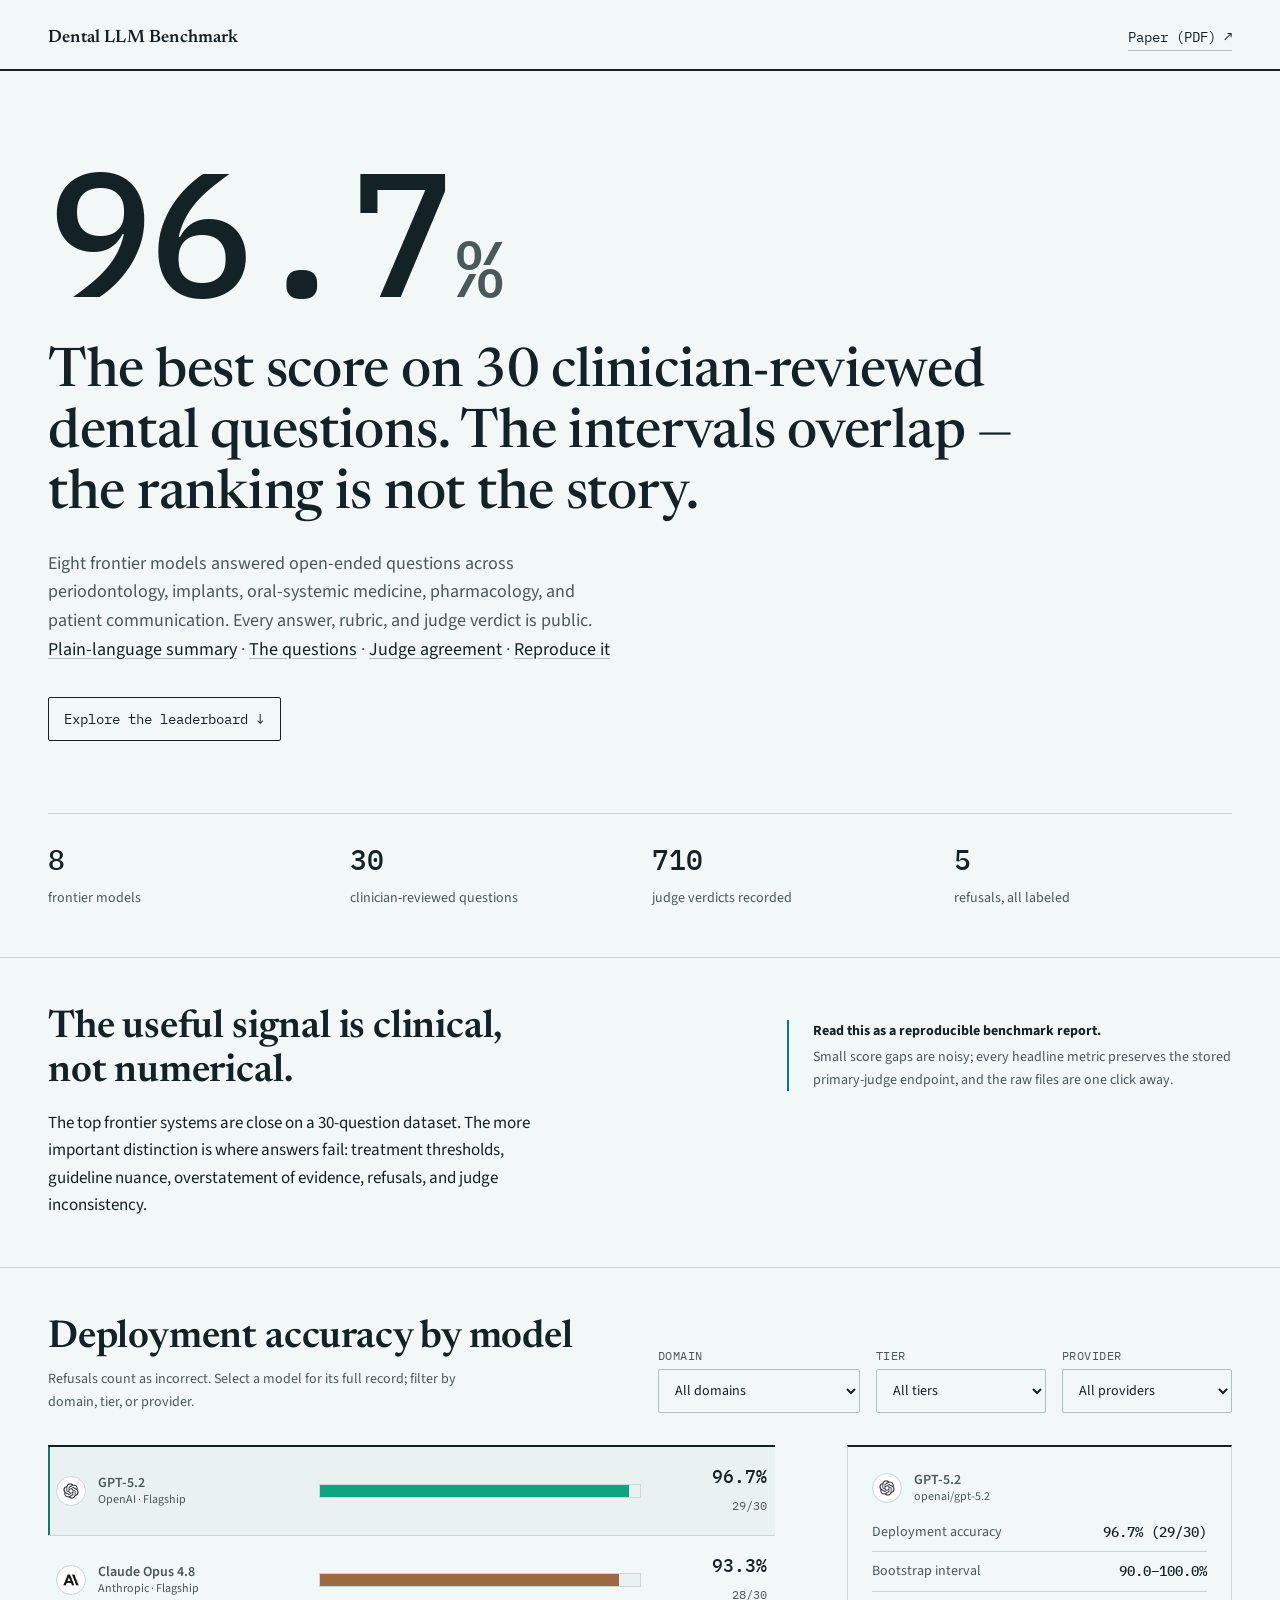
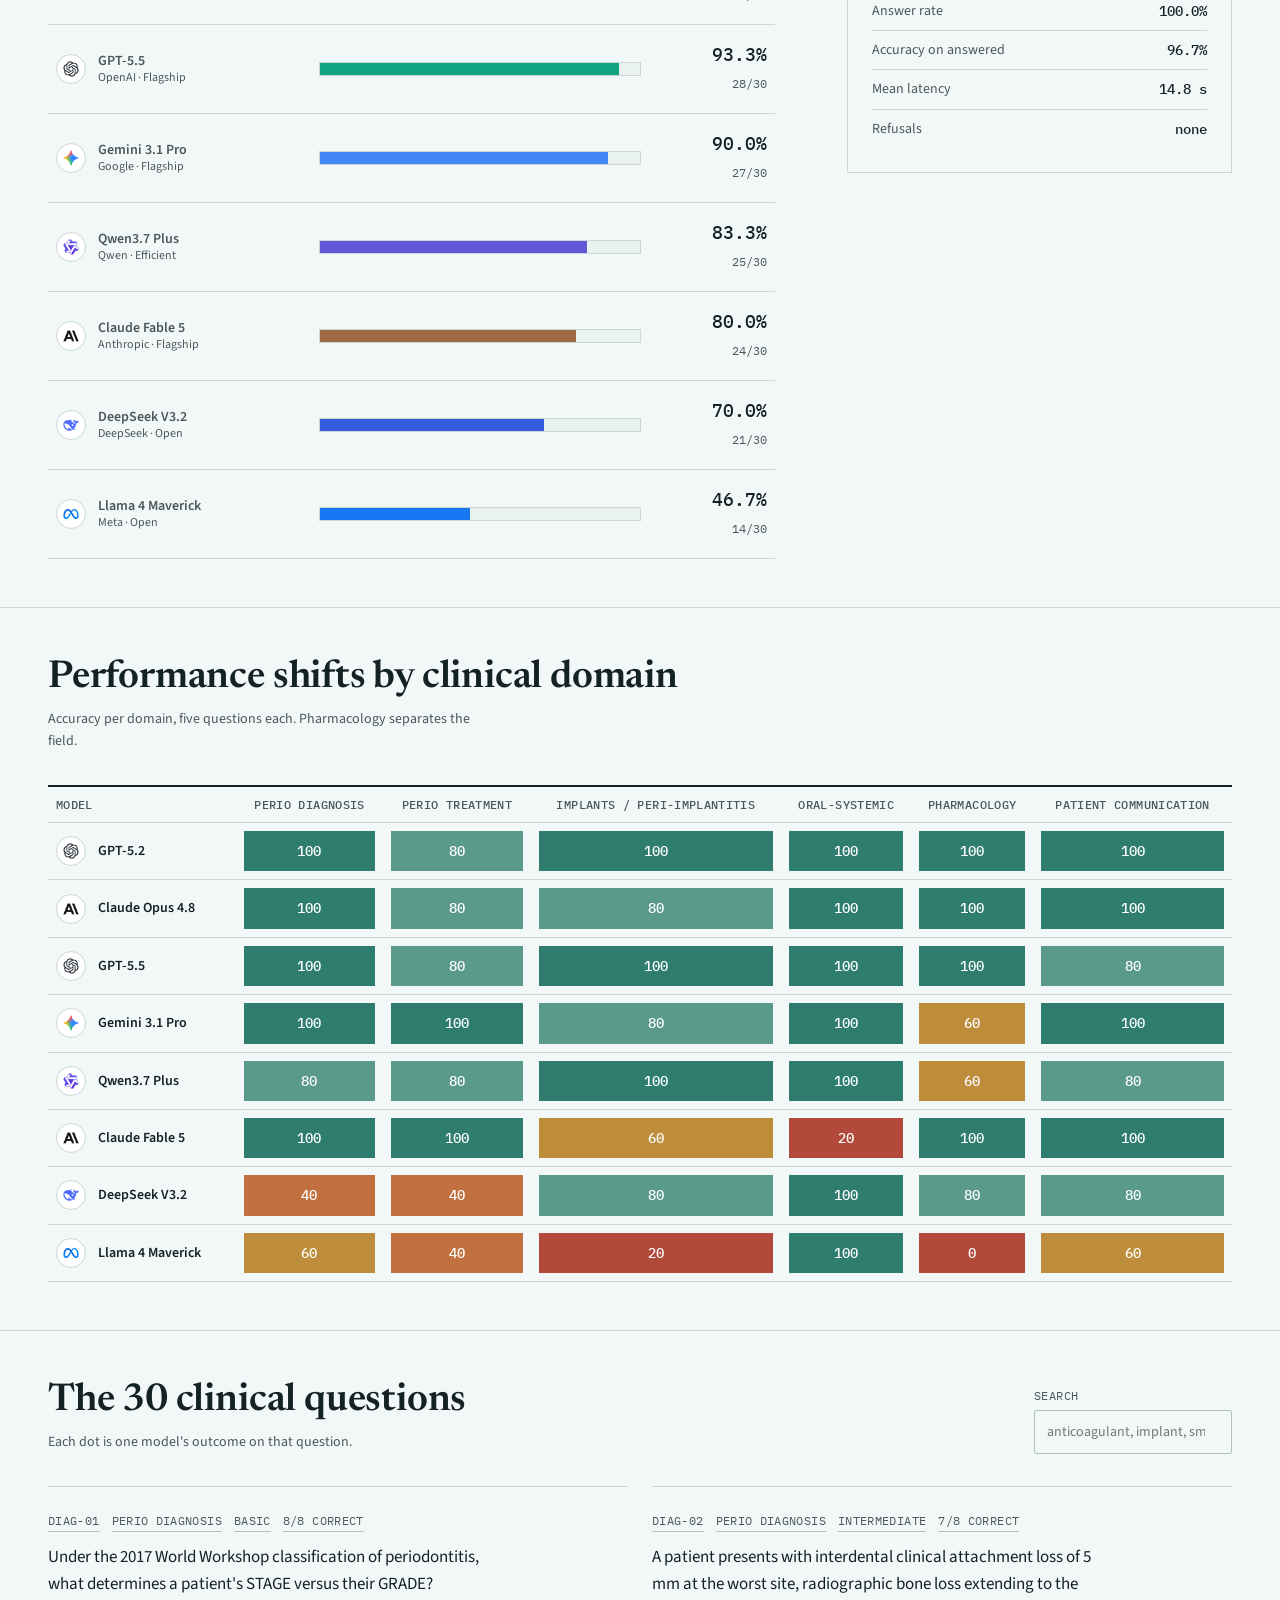
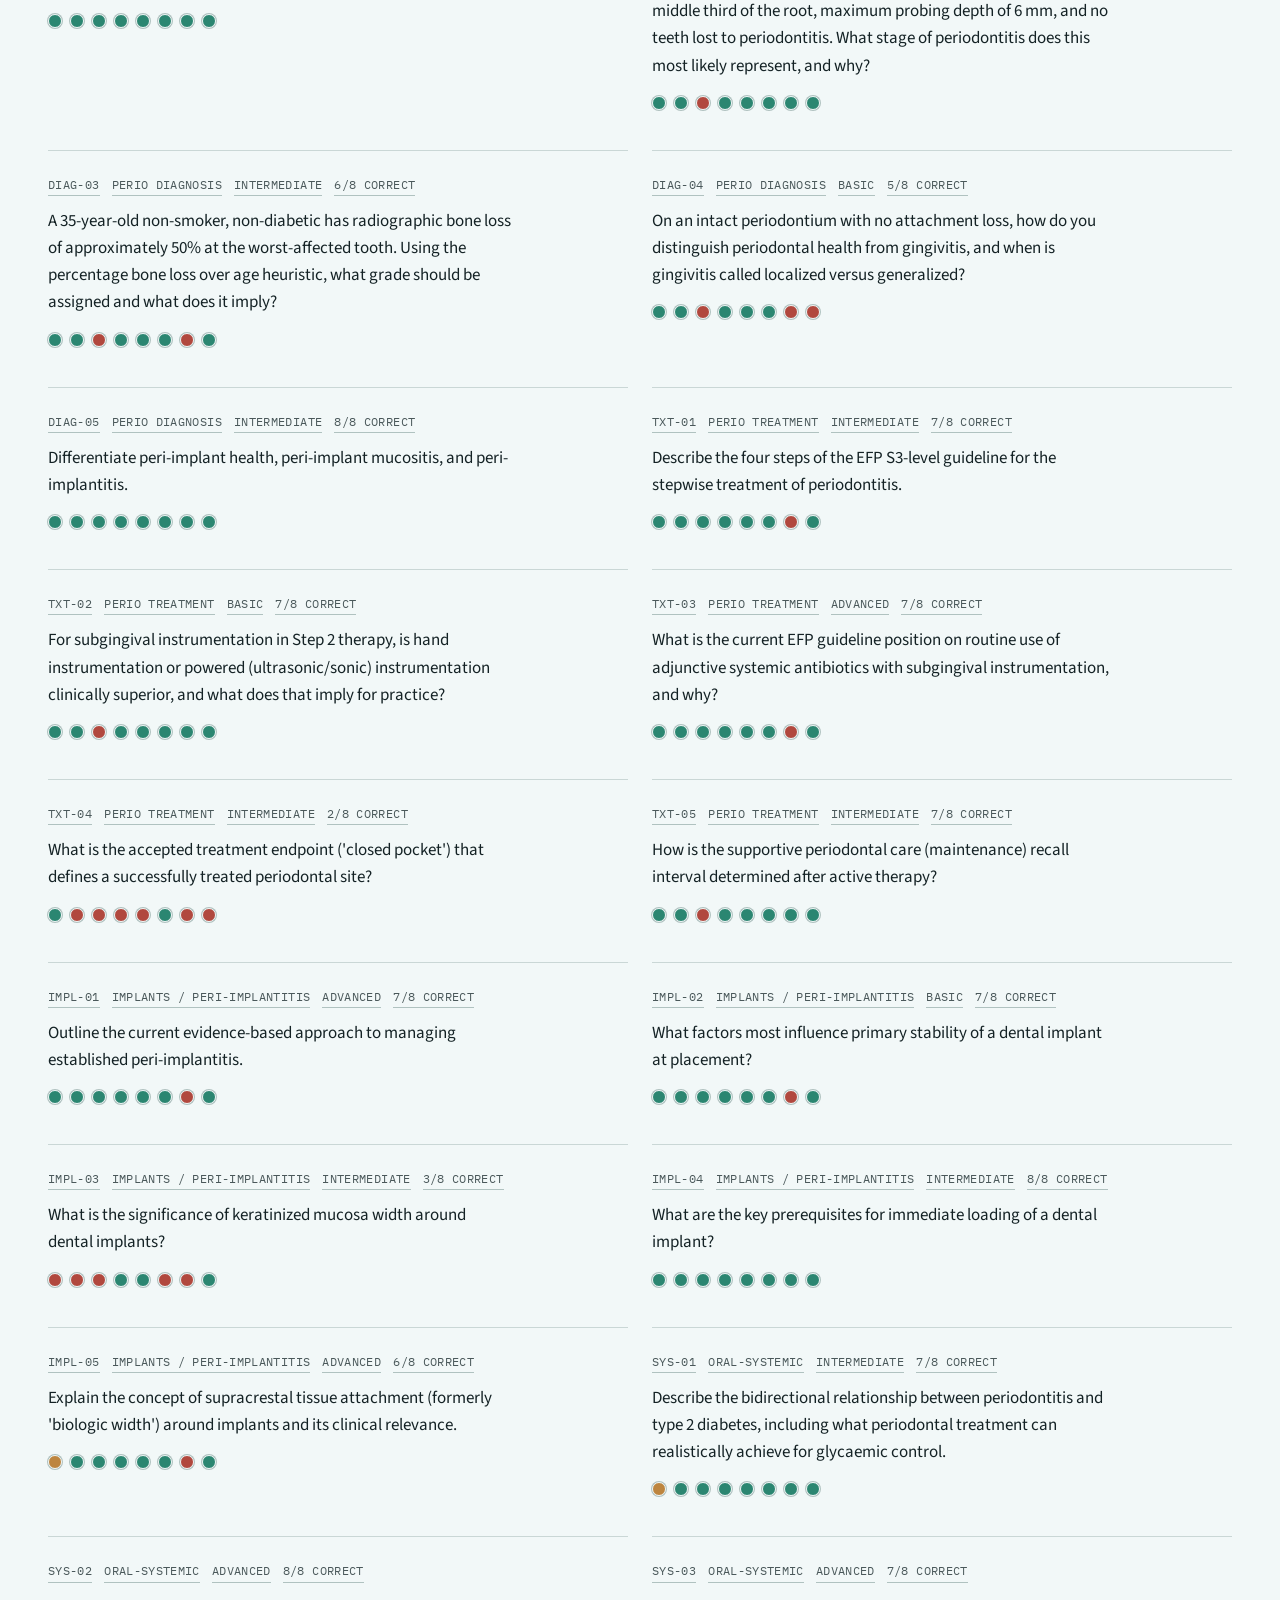
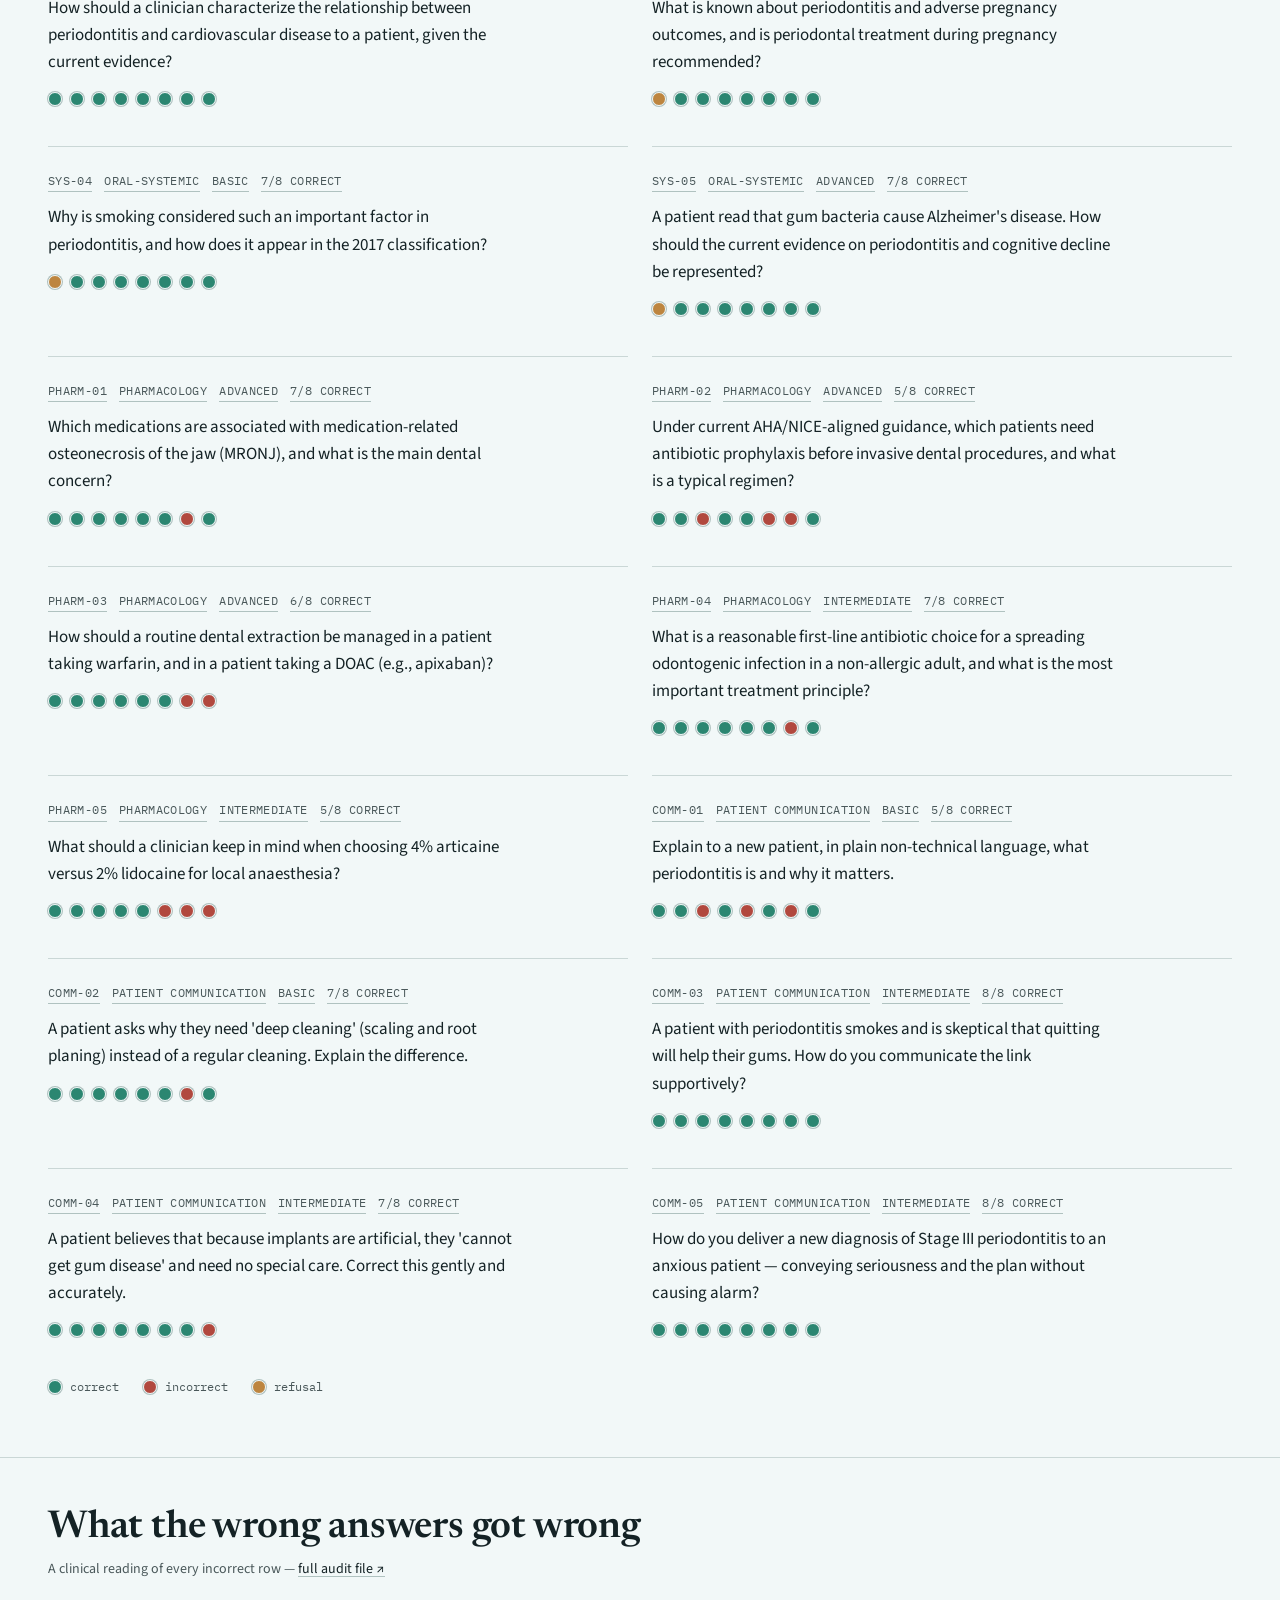
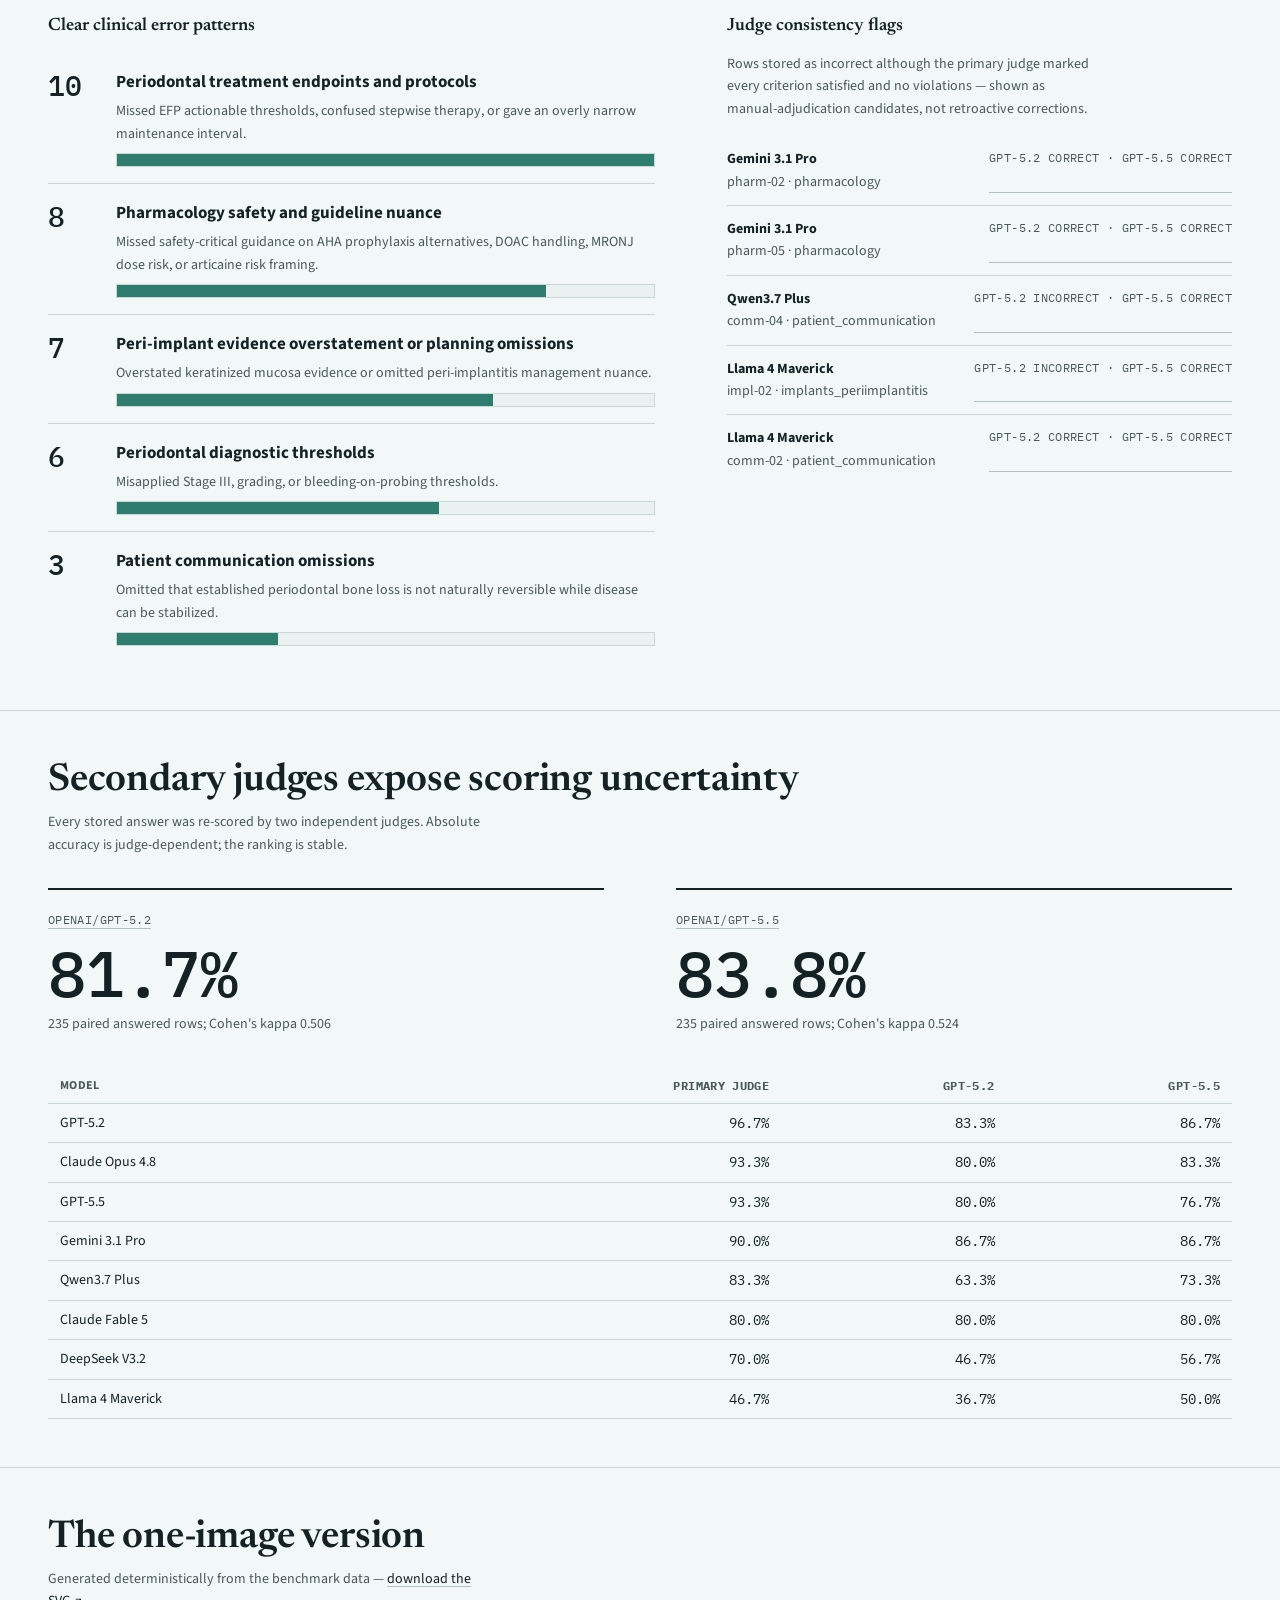
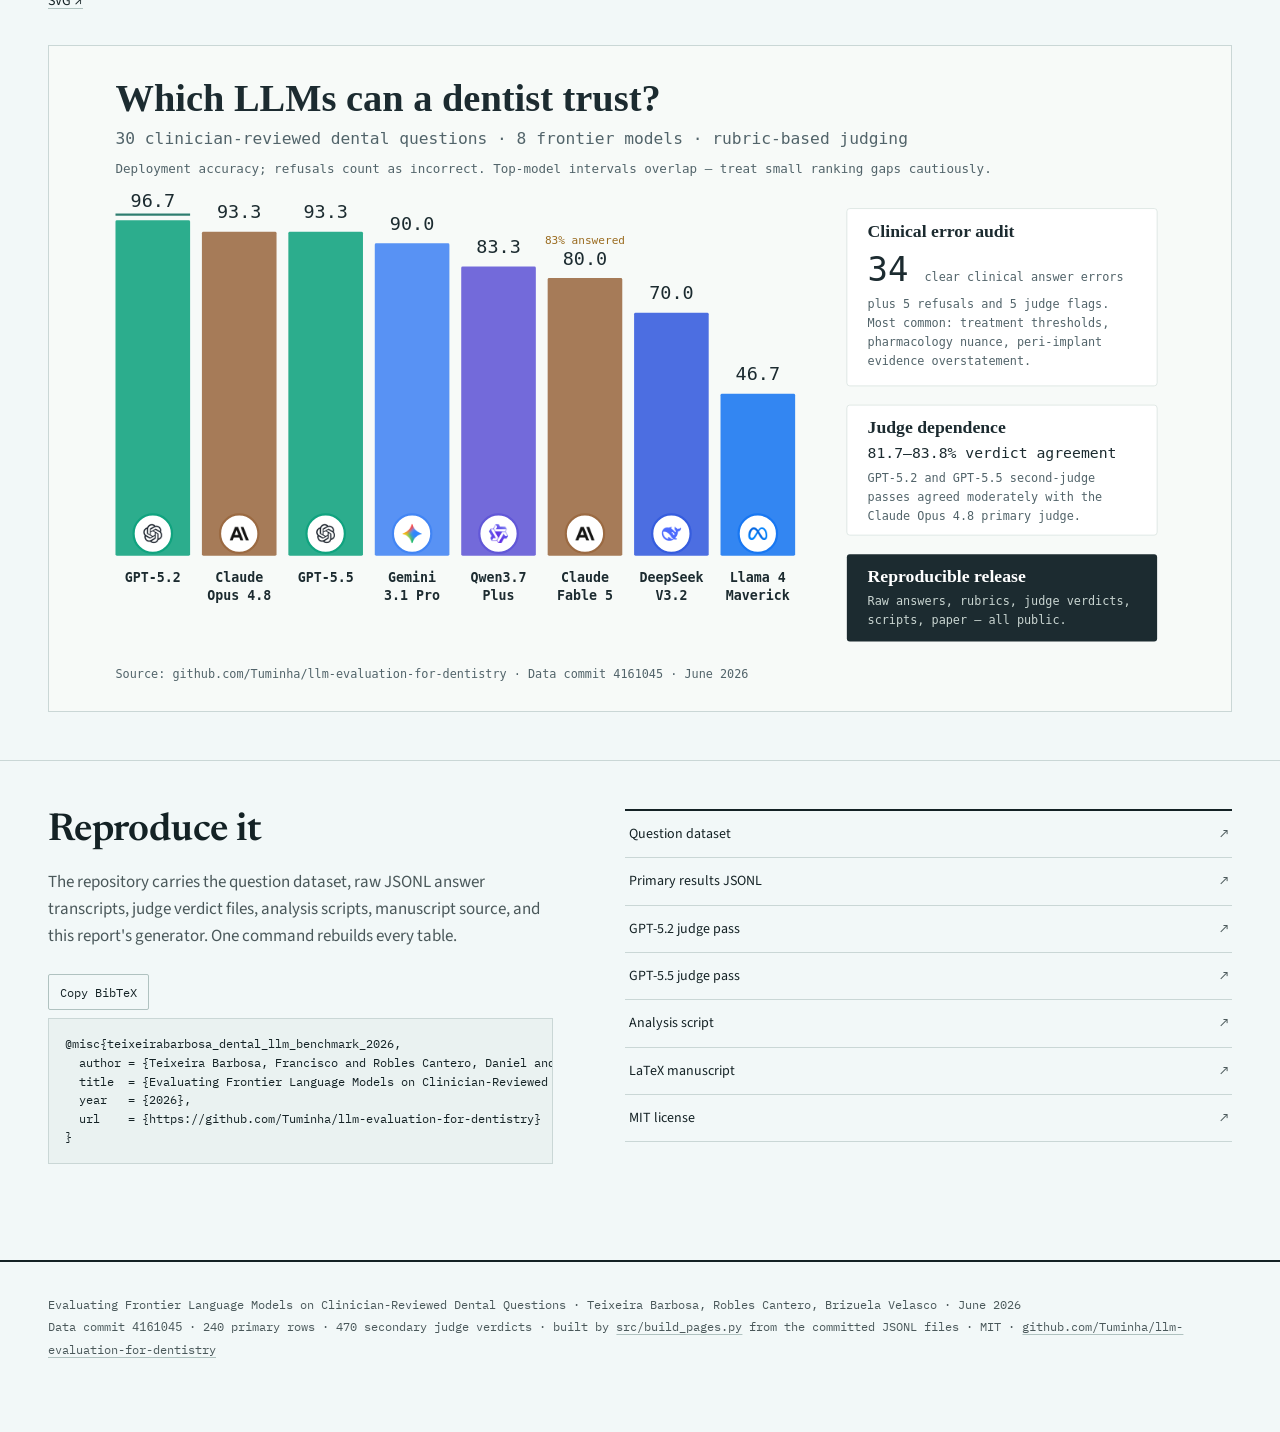
==== commit 8bbeb8db: "Add depth and reading-position effects: hero drift, progress hairline, infographic grow-in - The her" ====
--- a/docs/index.html
+++ b/docs/index.html
@@ -13,6 +13,7 @@
 </head>
 <body>
   <a class="skip-link" href="#leaderboard">Skip to the leaderboard</a>
+  <div class="scroll-progress" id="scrollProgress" aria-hidden="true"></div>
 
   <header class="masthead">
     <a class="wordmark" href="#top">Dental LLM Benchmark</a>
--- a/docs/styles.css
+++ b/docs/styles.css
@@ -41,6 +41,20 @@
 }
 
 .skip-link:focus-visible { top: var(--space-sm); color: var(--color-paper); }
+
+.scroll-progress {
+  position: fixed;
+  top: 0;
+  left: 0;
+  right: 0;
+  height: 2px;
+  z-index: 60;
+  background: var(--color-accent);
+  transform-origin: 0 50%;
+  transform: scaleX(0);
+}
+
+.hero-figure { will-change: transform, opacity; }
 
 /* ---------- N9 masthead: wordmark left, one action right ---------- */
 
@@ -377,7 +391,12 @@
   font-weight: 500;
   font-variant-numeric: tabular-nums;
   color: #fff;
-}
+  opacity: 0;
+  transform: translateY(4px);
+  transition: opacity 360ms var(--ease-out), transform 360ms var(--ease-out);
+}
+
+.heat.is-in { opacity: 1; transform: none; }
 
 /* ---------- question explorer ---------- */
 
@@ -518,7 +537,17 @@
 
 /* ---------- infographic + resources ---------- */
 
-.infographic { display: block; width: 100%; height: auto; border: var(--rule-hairline); }
+.infographic {
+  display: block;
+  width: 100%;
+  height: auto;
+  border: var(--rule-hairline);
+  opacity: 0;
+  transform: translateY(16px) scale(0.97);
+  transition: opacity 640ms var(--ease-out), transform 640ms var(--ease-out);
+}
+
+.infographic.is-in { opacity: 1; transform: none; }
 
 .reproduce {
   display: grid;
@@ -644,5 +673,8 @@
 @media (prefers-reduced-motion: reduce) {
   html { scroll-behavior: auto; }
   .bar-fill { transition: none; }
+  .heat { opacity: 1; transform: none; transition: none; }
+  .infographic { opacity: 1; transform: none; transition: none; }
+  .scroll-progress { display: none; }
   .cta-chip, .leader-row, .resource-list a, .copy-btn { transition: none; }
 }
